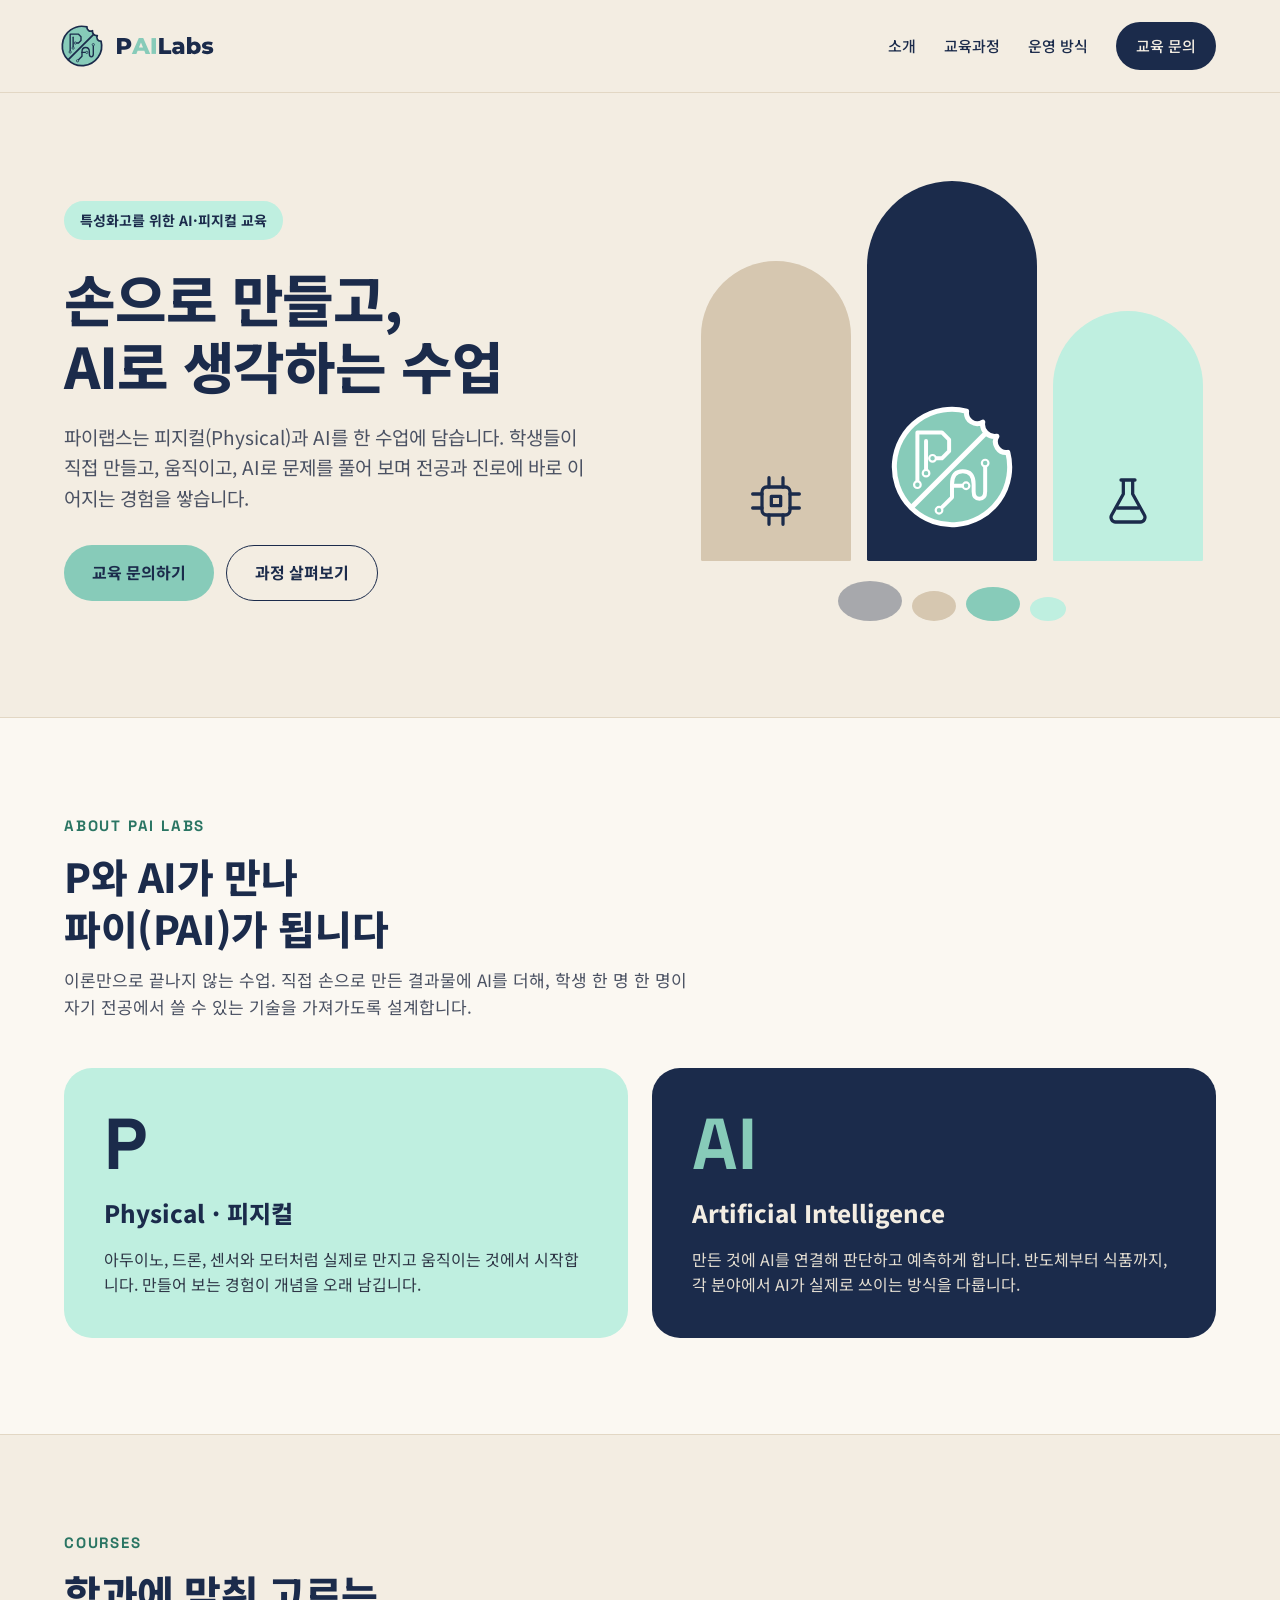
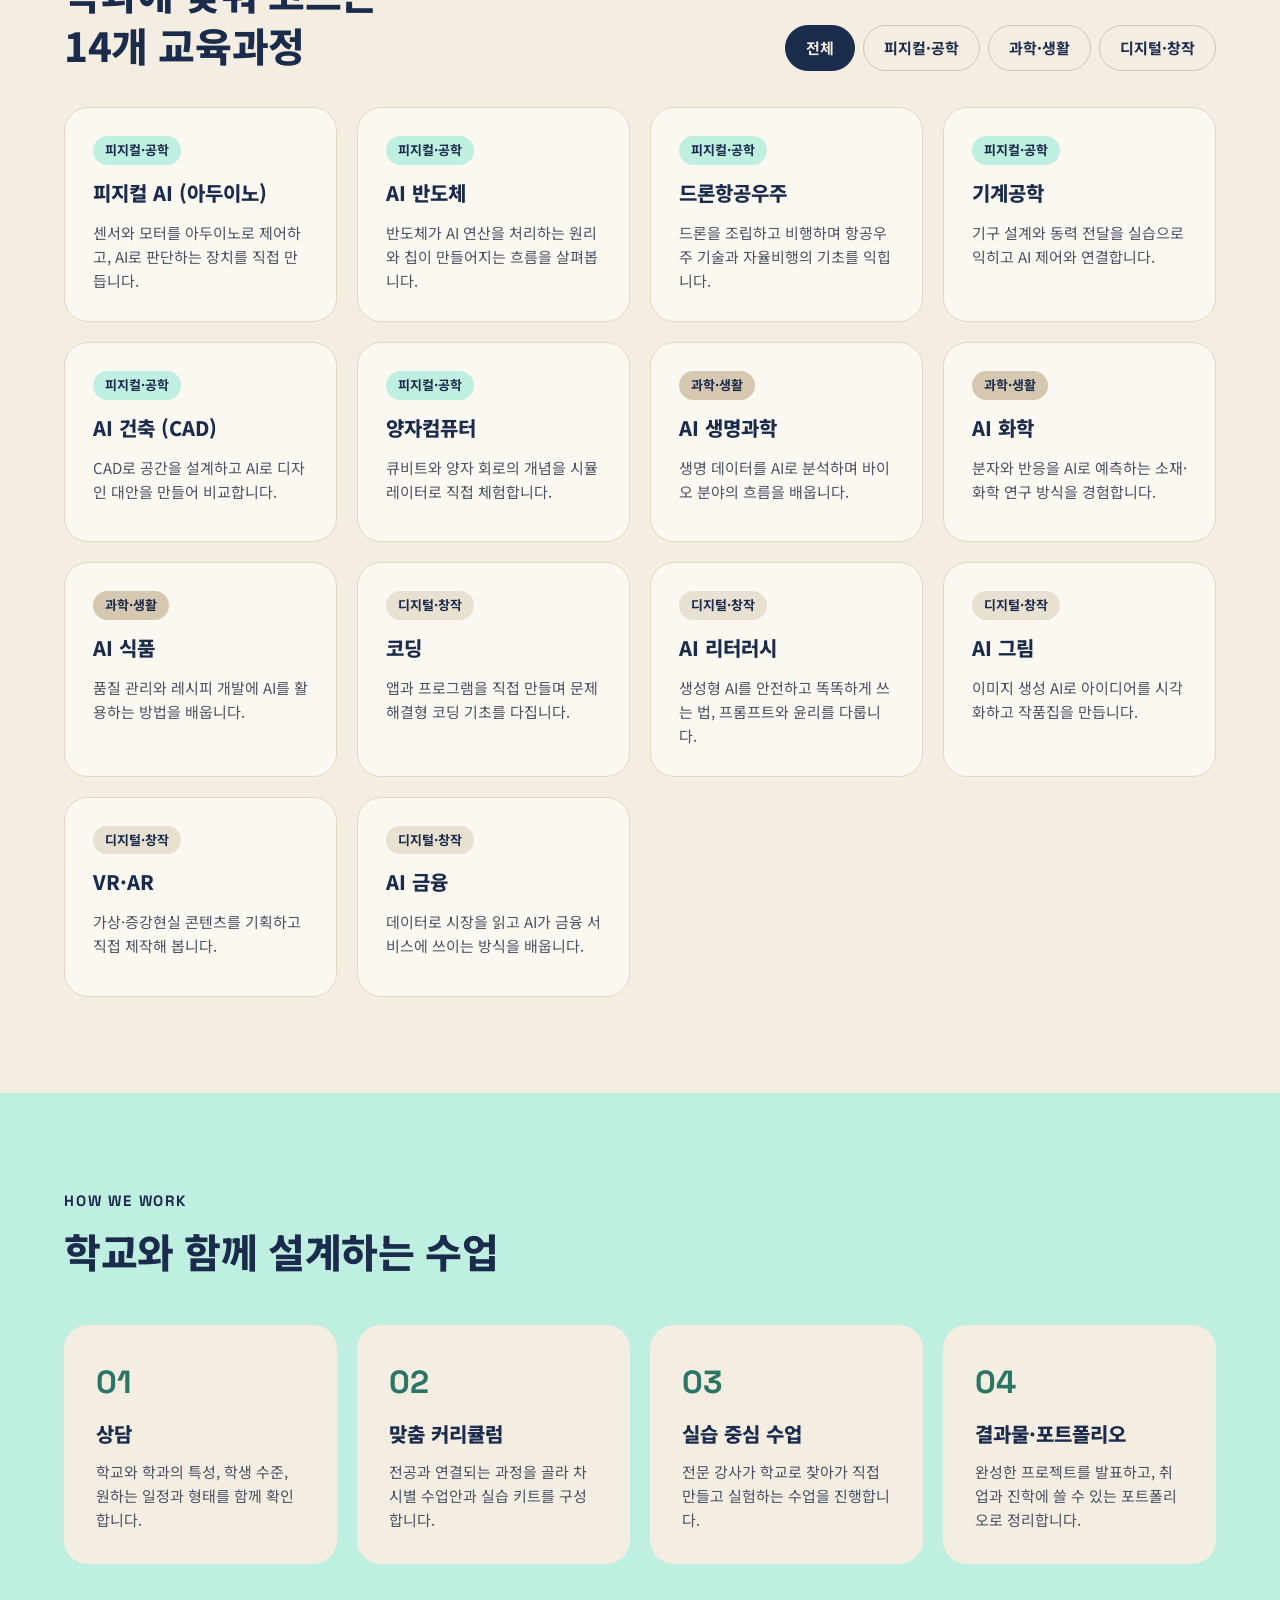
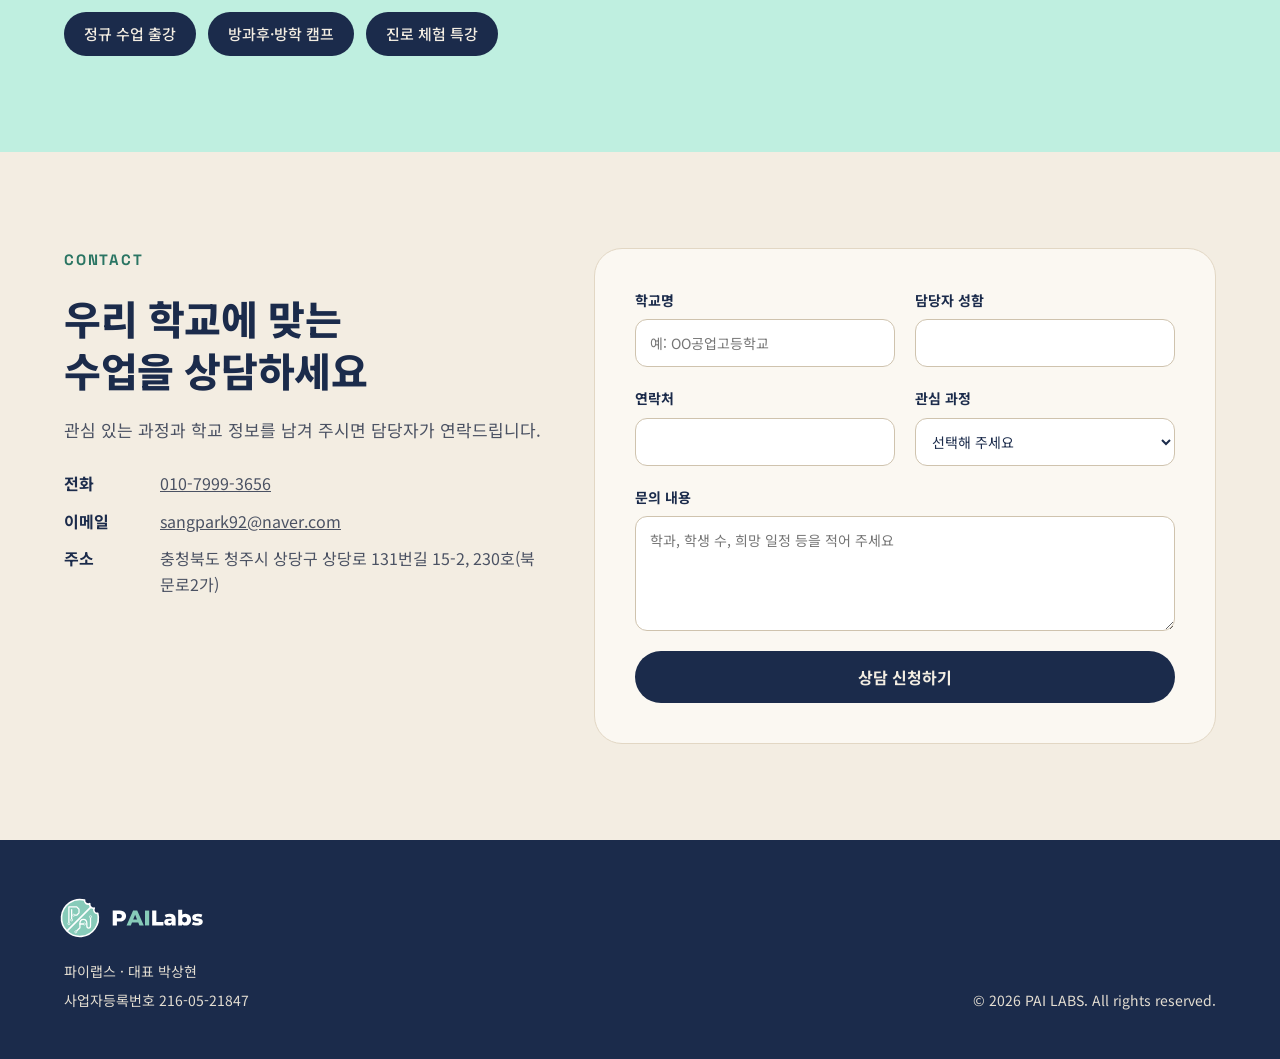
==== index.html @ 88d9a3c0 "파이랩스 홈페이지 첫 공개 버전 - 로고집 로고(가로형·심볼) 적용 - 연락처·사업자 정보 반영 - pailabs.ai.kr 도메인용 CNAME  Co-Authored-By: Cl" ====
<!doctype html>
<html lang="ko">
<head>
<meta charset="utf-8">
<meta name="viewport" content="width=device-width, initial-scale=1">
<title>파이랩스 PAI LABS — 특성화고를 위한 AI·피지컬 교육</title>
<meta name="description" content="파이랩스는 피지컬(Physical)과 AI를 한 수업에 담는 특성화고 대상 교육회사입니다. AI 반도체, 드론항공우주, 피지컬 AI 등 14개 교육과정.">
<meta property="og:title" content="파이랩스 PAI LABS">
<meta property="og:description" content="특성화고를 위한 AI·피지컬 교육">
<meta property="og:image" content="https://pailabs.ai.kr/assets/og-logo.png">
<meta property="og:url" content="https://pailabs.ai.kr/">
<link rel="icon" href="favicon.svg" type="image/svg+xml">
<link rel="preconnect" href="https://fonts.googleapis.com">
<link rel="preconnect" href="https://fonts.gstatic.com" crossorigin>
<link rel="stylesheet" href="https://fonts.googleapis.com/css2?family=Noto+Sans+KR:wght@400;500;700;800&family=Space+Grotesk:wght@500;700&family=Montserrat:wght@800&display=swap">
<style>
body{margin:0;background:#F3EDE2}
a{color:#1B2B4B}a:hover{color:#2A7563}
*{box-sizing:border-box}
html{scroll-behavior:smooth}
.hero-title{font-size:56px}
.sec-title{font-size:40px}
.tab{min-height:44px;padding:10px 20px;border-radius:999px;font:inherit;font-size:15px;font-weight:700;cursor:pointer;background:transparent;color:#1B2B4B;border:1.5px solid #CFC3AE}
.tab[aria-pressed="true"]{background:#1B2B4B;color:#F3EDE2;border-color:#1B2B4B}
.course[hidden]{display:none!important}
@media (max-width:640px){.hero-title{font-size:38px}.sec-title{font-size:30px}}
</style>
</head>
<body>

<div style="width: 100%; min-height: 100vh; background: #F3EDE2; color: #1B2B4B; font-family: 'Noto Sans KR', system-ui, sans-serif; line-height: 1.6">

  <!-- 헤더 -->
  <header style="width: 100%; border-bottom: 1px solid #E2D7C4; background: #F3EDE2">
    <div style="max-width: 1200px; margin: 0 auto; padding: 20px 24px; display: flex; flex-wrap: wrap; align-items: center; justify-content: space-between; gap: 16px">
      <a href="#top" style="display: flex; align-items: center; gap: 12px; text-decoration: none; color: #1B2B4B">
        <img src="assets/logo-horizontal.svg" alt="PAILabs 파이랩스" width="160" height="60" style="display:block;height:64px;width:auto;margin:-6px 0 -6px -14px">
      </a>
      <nav aria-label="주요 메뉴" style="display: flex; flex-wrap: wrap; align-items: center; gap: 8px 28px; font-size: 15px; font-weight: 500">
        <a href="#about" style="text-decoration: none">소개</a>
        <a href="#courses" style="text-decoration: none">교육과정</a>
        <a href="#how" style="text-decoration: none">운영 방식</a>
        <a href="#contact" style="text-decoration: none; background: #1B2B4B; color: #F3EDE2; padding: 12px 20px; border-radius: 999px; min-height: 44px; display: inline-flex; align-items: center">교육 문의</a>
      </nav>
    </div>
  </header>

  <!-- 히어로 -->
  <section id="top" style="max-width: 1200px; margin: 0 auto; padding: 88px 24px 96px; display: flex; flex-wrap: wrap; align-items: center; gap: 56px">
    <div style="flex: 1 1 460px; min-width: 0; display: flex; flex-direction: column; gap: 24px">
      <span style="align-self: flex-start; background: #BFEFE0; color: #1B2B4B; font-size: 14px; font-weight: 700; padding: 8px 16px; border-radius: 999px">특성화고를 위한 AI·피지컬 교육</span>
      <h1 class="hero-title" style="margin: 0; line-height: 1.2; font-weight: 800; letter-spacing: -0.02em">손으로 만들고,<br>AI로 생각하는 수업</h1>
      <p style="margin: 0; font-size: 19px; color: #4B5263; max-width: 520px">파이랩스는 피지컬(Physical)과 AI를 한 수업에 담습니다. 학생들이 직접 만들고, 움직이고, AI로 문제를 풀어 보며 전공과 진로에 바로 이어지는 경험을 쌓습니다.</p>
      <div style="display: flex; flex-wrap: wrap; gap: 12px; padding-top: 8px">
        <a href="#contact" style="text-decoration: none; background: #87CBB9; color: #1B2B4B; font-weight: 700; font-size: 16px; padding: 14px 28px; border-radius: 999px; min-height: 48px; display: inline-flex; align-items: center">교육 문의하기</a>
        <a href="#courses" style="text-decoration: none; border: 1.5px solid #1B2B4B; color: #1B2B4B; font-weight: 700; font-size: 16px; padding: 14px 28px; border-radius: 999px; min-height: 48px; display: inline-flex; align-items: center">과정 살펴보기</a>
      </div>
    </div>
    <div aria-hidden="true" style="flex: 1 1 420px; min-width: 0; display: flex; flex-direction: column; gap: 20px">
      <div style="display: flex; align-items: flex-end; justify-content: center; gap: 16px; height: 380px">
        <div style="flex: 1 1 0; max-width: 150px; height: 300px; background: #D6C7B0; border-radius: 999px 999px 20px 20px; display: flex; align-items: flex-end; justify-content: center; padding-bottom: 32px">
          <svg width="56" height="56" viewBox="0 0 24 24" fill="none" stroke="#1B2B4B" stroke-width="1.4" stroke-linecap="round" stroke-linejoin="round"><rect x="6" y="6" width="12" height="12" rx="2"></rect><path d="M9 2v4M15 2v4M9 18v4M15 18v4M2 9h4M2 15h4M18 9h4M18 15h4"></path><rect x="10" y="10" width="4" height="4"></rect></svg>
        </div>
        <div style="flex: 1 1 0; max-width: 170px; height: 380px; background: #1B2B4B; border-radius: 999px 999px 20px 20px; display: flex; align-items: flex-end; justify-content: center; padding-bottom: 32px">
          <img src="assets/symbol-white.svg" alt="" width="124" height="124">
        </div>
        <div style="flex: 1 1 0; max-width: 150px; height: 250px; background: #BFEFE0; border-radius: 999px 999px 20px 20px; display: flex; align-items: flex-end; justify-content: center; padding-bottom: 32px">
          <svg width="56" height="56" viewBox="0 0 24 24" fill="none" stroke="#1B2B4B" stroke-width="1.4" stroke-linecap="round" stroke-linejoin="round"><path d="M9 3h6M10 3v6l-5 9a2 2 0 0 0 1.7 3h10.6a2 2 0 0 0 1.7-3l-5-9V3"></path><path d="M7.5 15h9"></path></svg>
        </div>
      </div>
      <div style="display: flex; justify-content: center; align-items: flex-end; gap: 10px">
        <span style="width: 64px; height: 40px; border-radius: 50%; background: #6B7280; opacity: 0.55"></span>
        <span style="width: 44px; height: 30px; border-radius: 50%; background: #D6C7B0"></span>
        <span style="width: 54px; height: 34px; border-radius: 50%; background: #87CBB9"></span>
        <span style="width: 36px; height: 24px; border-radius: 50%; background: #BFEFE0"></span>
      </div>
    </div>
  </section>

  <!-- 소개: P + AI -->
  <section id="about" style="background: #FBF8F2; border-top: 1px solid #E2D7C4; border-bottom: 1px solid #E2D7C4">
    <div style="max-width: 1200px; margin: 0 auto; padding: 96px 24px; display: flex; flex-direction: column; gap: 48px">
      <div style="display: flex; flex-direction: column; gap: 12px; max-width: 640px">
        <span style="font-family: 'Space Grotesk', sans-serif; font-weight: 700; font-size: 15px; letter-spacing: 0.12em; color: #2A7563">ABOUT PAI LABS</span>
        <h2 class="sec-title" style="margin: 0; line-height: 1.3; font-weight: 800; letter-spacing: -0.01em">P와 AI가 만나<br>파이(PAI)가 됩니다</h2>
        <p style="margin: 0; font-size: 17px; color: #4B5263">이론만으로 끝나지 않는 수업. 직접 손으로 만든 결과물에 AI를 더해, 학생 한 명 한 명이 자기 전공에서 쓸 수 있는 기술을 가져가도록 설계합니다.</p>
      </div>
      <div style="display: grid; grid-template-columns: repeat(auto-fit, minmax(300px, 1fr)); gap: 24px">
        <div style="background: #BFEFE0; border-radius: 28px; padding: 40px; display: flex; flex-direction: column; gap: 14px">
          <span style="font-family: 'Space Grotesk', sans-serif; font-size: 72px; line-height: 1; font-weight: 700">P</span>
          <h3 style="margin: 0; font-size: 24px; font-weight: 800">Physical · 피지컬</h3>
          <p style="margin: 0; font-size: 16px; color: #2E3646">아두이노, 드론, 센서와 모터처럼 실제로 만지고 움직이는 것에서 시작합니다. 만들어 보는 경험이 개념을 오래 남깁니다.</p>
        </div>
        <div style="background: #1B2B4B; color: #F3EDE2; border-radius: 28px; padding: 40px; display: flex; flex-direction: column; gap: 14px">
          <span style="font-family: 'Space Grotesk', sans-serif; font-size: 72px; line-height: 1; font-weight: 700; color: #87CBB9">AI</span>
          <h3 style="margin: 0; font-size: 24px; font-weight: 800">Artificial Intelligence</h3>
          <p style="margin: 0; font-size: 16px; color: #E4DED2">만든 것에 AI를 연결해 판단하고 예측하게 합니다. 반도체부터 식품까지, 각 분야에서 AI가 실제로 쓰이는 방식을 다룹니다.</p>
        </div>
      </div>
    </div>
  </section>

  <!-- 교육과정 -->
  <section id="courses" style="max-width: 1200px; margin: 0 auto; padding: 96px 24px; display: flex; flex-direction: column; gap: 36px">
    <div style="display: flex; flex-wrap: wrap; align-items: flex-end; justify-content: space-between; gap: 24px">
      <div style="display: flex; flex-direction: column; gap: 12px; max-width: 600px">
        <span style="font-family: 'Space Grotesk', sans-serif; font-weight: 700; font-size: 15px; letter-spacing: 0.12em; color: #2A7563">COURSES</span>
        <h2 class="sec-title" style="margin: 0; line-height: 1.3; font-weight: 800; letter-spacing: -0.01em">학과에 맞춰 고르는<br>14개 교육과정</h2>
      </div>
      <div role="group" aria-label="과정 분류" style="display: flex; flex-wrap: wrap; gap: 8px">
                  <button type="button" class="tab" data-cat="all" aria-pressed="true">전체</button>
          <button type="button" class="tab" data-cat="phys" aria-pressed="false">피지컬·공학</button>
          <button type="button" class="tab" data-cat="sci" aria-pressed="false">과학·생활</button>
          <button type="button" class="tab" data-cat="dig" aria-pressed="false">디지털·창작</button>
      </div>
    </div>
    <div style="display: grid; grid-template-columns: repeat(auto-fill, minmax(260px, 1fr)); gap: 20px">
              <article class="course" data-cat="phys" style="background: #FBF8F2; border: 1px solid #E2D7C4; border-radius: 24px; padding: 28px; display: flex; flex-direction: column; gap: 12px; min-height: 200px">
          <span style="align-self: flex-start; font-size: 13px; font-weight: 700; padding: 4px 12px; border-radius: 999px; color: #1B2B4B; background: #BFEFE0">피지컬·공학</span>
          <h3 style="margin: 0; font-size: 20px; font-weight: 800">피지컬 AI (아두이노)</h3>
          <p style="margin: 0; font-size: 15px; color: #4B5263">센서와 모터를 아두이노로 제어하고, AI로 판단하는 장치를 직접 만듭니다.</p>
        </article>
        <article class="course" data-cat="phys" style="background: #FBF8F2; border: 1px solid #E2D7C4; border-radius: 24px; padding: 28px; display: flex; flex-direction: column; gap: 12px; min-height: 200px">
          <span style="align-self: flex-start; font-size: 13px; font-weight: 700; padding: 4px 12px; border-radius: 999px; color: #1B2B4B; background: #BFEFE0">피지컬·공학</span>
          <h3 style="margin: 0; font-size: 20px; font-weight: 800">AI 반도체</h3>
          <p style="margin: 0; font-size: 15px; color: #4B5263">반도체가 AI 연산을 처리하는 원리와 칩이 만들어지는 흐름을 살펴봅니다.</p>
        </article>
        <article class="course" data-cat="phys" style="background: #FBF8F2; border: 1px solid #E2D7C4; border-radius: 24px; padding: 28px; display: flex; flex-direction: column; gap: 12px; min-height: 200px">
          <span style="align-self: flex-start; font-size: 13px; font-weight: 700; padding: 4px 12px; border-radius: 999px; color: #1B2B4B; background: #BFEFE0">피지컬·공학</span>
          <h3 style="margin: 0; font-size: 20px; font-weight: 800">드론항공우주</h3>
          <p style="margin: 0; font-size: 15px; color: #4B5263">드론을 조립하고 비행하며 항공우주 기술과 자율비행의 기초를 익힙니다.</p>
        </article>
        <article class="course" data-cat="phys" style="background: #FBF8F2; border: 1px solid #E2D7C4; border-radius: 24px; padding: 28px; display: flex; flex-direction: column; gap: 12px; min-height: 200px">
          <span style="align-self: flex-start; font-size: 13px; font-weight: 700; padding: 4px 12px; border-radius: 999px; color: #1B2B4B; background: #BFEFE0">피지컬·공학</span>
          <h3 style="margin: 0; font-size: 20px; font-weight: 800">기계공학</h3>
          <p style="margin: 0; font-size: 15px; color: #4B5263">기구 설계와 동력 전달을 실습으로 익히고 AI 제어와 연결합니다.</p>
        </article>
        <article class="course" data-cat="phys" style="background: #FBF8F2; border: 1px solid #E2D7C4; border-radius: 24px; padding: 28px; display: flex; flex-direction: column; gap: 12px; min-height: 200px">
          <span style="align-self: flex-start; font-size: 13px; font-weight: 700; padding: 4px 12px; border-radius: 999px; color: #1B2B4B; background: #BFEFE0">피지컬·공학</span>
          <h3 style="margin: 0; font-size: 20px; font-weight: 800">AI 건축 (CAD)</h3>
          <p style="margin: 0; font-size: 15px; color: #4B5263">CAD로 공간을 설계하고 AI로 디자인 대안을 만들어 비교합니다.</p>
        </article>
        <article class="course" data-cat="phys" style="background: #FBF8F2; border: 1px solid #E2D7C4; border-radius: 24px; padding: 28px; display: flex; flex-direction: column; gap: 12px; min-height: 200px">
          <span style="align-self: flex-start; font-size: 13px; font-weight: 700; padding: 4px 12px; border-radius: 999px; color: #1B2B4B; background: #BFEFE0">피지컬·공학</span>
          <h3 style="margin: 0; font-size: 20px; font-weight: 800">양자컴퓨터</h3>
          <p style="margin: 0; font-size: 15px; color: #4B5263">큐비트와 양자 회로의 개념을 시뮬레이터로 직접 체험합니다.</p>
        </article>
        <article class="course" data-cat="sci" style="background: #FBF8F2; border: 1px solid #E2D7C4; border-radius: 24px; padding: 28px; display: flex; flex-direction: column; gap: 12px; min-height: 200px">
          <span style="align-self: flex-start; font-size: 13px; font-weight: 700; padding: 4px 12px; border-radius: 999px; color: #1B2B4B; background: #D6C7B0">과학·생활</span>
          <h3 style="margin: 0; font-size: 20px; font-weight: 800">AI 생명과학</h3>
          <p style="margin: 0; font-size: 15px; color: #4B5263">생명 데이터를 AI로 분석하며 바이오 분야의 흐름을 배웁니다.</p>
        </article>
        <article class="course" data-cat="sci" style="background: #FBF8F2; border: 1px solid #E2D7C4; border-radius: 24px; padding: 28px; display: flex; flex-direction: column; gap: 12px; min-height: 200px">
          <span style="align-self: flex-start; font-size: 13px; font-weight: 700; padding: 4px 12px; border-radius: 999px; color: #1B2B4B; background: #D6C7B0">과학·생활</span>
          <h3 style="margin: 0; font-size: 20px; font-weight: 800">AI 화학</h3>
          <p style="margin: 0; font-size: 15px; color: #4B5263">분자와 반응을 AI로 예측하는 소재·화학 연구 방식을 경험합니다.</p>
        </article>
        <article class="course" data-cat="sci" style="background: #FBF8F2; border: 1px solid #E2D7C4; border-radius: 24px; padding: 28px; display: flex; flex-direction: column; gap: 12px; min-height: 200px">
          <span style="align-self: flex-start; font-size: 13px; font-weight: 700; padding: 4px 12px; border-radius: 999px; color: #1B2B4B; background: #D6C7B0">과학·생활</span>
          <h3 style="margin: 0; font-size: 20px; font-weight: 800">AI 식품</h3>
          <p style="margin: 0; font-size: 15px; color: #4B5263">품질 관리와 레시피 개발에 AI를 활용하는 방법을 배웁니다.</p>
        </article>
        <article class="course" data-cat="dig" style="background: #FBF8F2; border: 1px solid #E2D7C4; border-radius: 24px; padding: 28px; display: flex; flex-direction: column; gap: 12px; min-height: 200px">
          <span style="align-self: flex-start; font-size: 13px; font-weight: 700; padding: 4px 12px; border-radius: 999px; color: #1B2B4B; background: #E8E0D1">디지털·창작</span>
          <h3 style="margin: 0; font-size: 20px; font-weight: 800">코딩</h3>
          <p style="margin: 0; font-size: 15px; color: #4B5263">앱과 프로그램을 직접 만들며 문제 해결형 코딩 기초를 다집니다.</p>
        </article>
        <article class="course" data-cat="dig" style="background: #FBF8F2; border: 1px solid #E2D7C4; border-radius: 24px; padding: 28px; display: flex; flex-direction: column; gap: 12px; min-height: 200px">
          <span style="align-self: flex-start; font-size: 13px; font-weight: 700; padding: 4px 12px; border-radius: 999px; color: #1B2B4B; background: #E8E0D1">디지털·창작</span>
          <h3 style="margin: 0; font-size: 20px; font-weight: 800">AI 리터러시</h3>
          <p style="margin: 0; font-size: 15px; color: #4B5263">생성형 AI를 안전하고 똑똑하게 쓰는 법, 프롬프트와 윤리를 다룹니다.</p>
        </article>
        <article class="course" data-cat="dig" style="background: #FBF8F2; border: 1px solid #E2D7C4; border-radius: 24px; padding: 28px; display: flex; flex-direction: column; gap: 12px; min-height: 200px">
          <span style="align-self: flex-start; font-size: 13px; font-weight: 700; padding: 4px 12px; border-radius: 999px; color: #1B2B4B; background: #E8E0D1">디지털·창작</span>
          <h3 style="margin: 0; font-size: 20px; font-weight: 800">AI 그림</h3>
          <p style="margin: 0; font-size: 15px; color: #4B5263">이미지 생성 AI로 아이디어를 시각화하고 작품집을 만듭니다.</p>
        </article>
        <article class="course" data-cat="dig" style="background: #FBF8F2; border: 1px solid #E2D7C4; border-radius: 24px; padding: 28px; display: flex; flex-direction: column; gap: 12px; min-height: 200px">
          <span style="align-self: flex-start; font-size: 13px; font-weight: 700; padding: 4px 12px; border-radius: 999px; color: #1B2B4B; background: #E8E0D1">디지털·창작</span>
          <h3 style="margin: 0; font-size: 20px; font-weight: 800">VR·AR</h3>
          <p style="margin: 0; font-size: 15px; color: #4B5263">가상·증강현실 콘텐츠를 기획하고 직접 제작해 봅니다.</p>
        </article>
        <article class="course" data-cat="dig" style="background: #FBF8F2; border: 1px solid #E2D7C4; border-radius: 24px; padding: 28px; display: flex; flex-direction: column; gap: 12px; min-height: 200px">
          <span style="align-self: flex-start; font-size: 13px; font-weight: 700; padding: 4px 12px; border-radius: 999px; color: #1B2B4B; background: #E8E0D1">디지털·창작</span>
          <h3 style="margin: 0; font-size: 20px; font-weight: 800">AI 금융</h3>
          <p style="margin: 0; font-size: 15px; color: #4B5263">데이터로 시장을 읽고 AI가 금융 서비스에 쓰이는 방식을 배웁니다.</p>
        </article>
    </div>
  </section>

  <!-- 운영 방식 -->
  <section id="how" style="background: #BFEFE0">
    <div style="max-width: 1200px; margin: 0 auto; padding: 96px 24px; display: flex; flex-direction: column; gap: 48px">
      <div style="display: flex; flex-direction: column; gap: 12px; max-width: 640px">
        <span style="font-family: 'Space Grotesk', sans-serif; font-weight: 700; font-size: 15px; letter-spacing: 0.12em; color: #1B2B4B">HOW WE WORK</span>
        <h2 class="sec-title" style="margin: 0; line-height: 1.3; font-weight: 800; letter-spacing: -0.01em">학교와 함께 설계하는 수업</h2>
      </div>
      <ol style="list-style: none; margin: 0; padding: 0; display: grid; grid-template-columns: repeat(auto-fit, minmax(240px, 1fr)); gap: 20px">
        <li style="background: #F3EDE2; border-radius: 24px; padding: 32px; display: flex; flex-direction: column; gap: 10px">
          <span style="font-family: 'Space Grotesk', sans-serif; font-size: 32px; font-weight: 700; color: #2A7563">01</span>
          <h3 style="margin: 0; font-size: 20px; font-weight: 800">상담</h3>
          <p style="margin: 0; font-size: 15px; color: #4B5263">학교와 학과의 특성, 학생 수준, 원하는 일정과 형태를 함께 확인합니다.</p>
        </li>
        <li style="background: #F3EDE2; border-radius: 24px; padding: 32px; display: flex; flex-direction: column; gap: 10px">
          <span style="font-family: 'Space Grotesk', sans-serif; font-size: 32px; font-weight: 700; color: #2A7563">02</span>
          <h3 style="margin: 0; font-size: 20px; font-weight: 800">맞춤 커리큘럼</h3>
          <p style="margin: 0; font-size: 15px; color: #4B5263">전공과 연결되는 과정을 골라 차시별 수업안과 실습 키트를 구성합니다.</p>
        </li>
        <li style="background: #F3EDE2; border-radius: 24px; padding: 32px; display: flex; flex-direction: column; gap: 10px">
          <span style="font-family: 'Space Grotesk', sans-serif; font-size: 32px; font-weight: 700; color: #2A7563">03</span>
          <h3 style="margin: 0; font-size: 20px; font-weight: 800">실습 중심 수업</h3>
          <p style="margin: 0; font-size: 15px; color: #4B5263">전문 강사가 학교로 찾아가 직접 만들고 실험하는 수업을 진행합니다.</p>
        </li>
        <li style="background: #F3EDE2; border-radius: 24px; padding: 32px; display: flex; flex-direction: column; gap: 10px">
          <span style="font-family: 'Space Grotesk', sans-serif; font-size: 32px; font-weight: 700; color: #2A7563">04</span>
          <h3 style="margin: 0; font-size: 20px; font-weight: 800">결과물·포트폴리오</h3>
          <p style="margin: 0; font-size: 15px; color: #4B5263">완성한 프로젝트를 발표하고, 취업과 진학에 쓸 수 있는 포트폴리오로 정리합니다.</p>
        </li>
      </ol>
      <div style="display: flex; flex-wrap: wrap; gap: 12px">
        <span style="background: #1B2B4B; color: #F3EDE2; font-size: 15px; font-weight: 500; padding: 10px 20px; border-radius: 999px">정규 수업 출강</span>
        <span style="background: #1B2B4B; color: #F3EDE2; font-size: 15px; font-weight: 500; padding: 10px 20px; border-radius: 999px">방과후·방학 캠프</span>
        <span style="background: #1B2B4B; color: #F3EDE2; font-size: 15px; font-weight: 500; padding: 10px 20px; border-radius: 999px">진로 체험 특강</span>
      </div>
    </div>
  </section>

  <!-- 문의 -->
  <section id="contact" style="max-width: 1200px; margin: 0 auto; padding: 96px 24px; display: flex; flex-wrap: wrap; gap: 48px">
    <div style="flex: 1 1 340px; min-width: 0; display: flex; flex-direction: column; gap: 20px">
      <span style="font-family: 'Space Grotesk', sans-serif; font-weight: 700; font-size: 15px; letter-spacing: 0.12em; color: #2A7563">CONTACT</span>
      <h2 class="sec-title" style="margin: 0; line-height: 1.3; font-weight: 800; letter-spacing: -0.01em">우리 학교에 맞는<br>수업을 상담하세요</h2>
      <p style="margin: 0; font-size: 17px; color: #4B5263">관심 있는 과정과 학교 정보를 남겨 주시면 담당자가 연락드립니다.</p>
      <dl style="margin: 8px 0 0; display: grid; grid-template-columns: 80px 1fr; gap: 12px 16px; font-size: 16px">
        <dt style="font-weight: 700">전화</dt><dd style="margin: 0; color: #4B5263"><a href="tel:010-7999-3656" style="color:#4B5263">010-7999-3656</a></dd>
        <dt style="font-weight: 700">이메일</dt><dd style="margin: 0; color: #4B5263"><a href="mailto:sangpark92@naver.com" style="color:#4B5263">sangpark92@naver.com</a></dd>
        <dt style="font-weight: 700">주소</dt><dd style="margin: 0; color: #4B5263">충청북도 청주시 상당구 상당로 131번길 15-2, 230호(북문로2가)</dd>
      </dl>
    </div>
    <form style="flex: 1 1 480px; min-width: 0; background: #FBF8F2; border: 1px solid #E2D7C4; border-radius: 28px; padding: 40px; display: grid; grid-template-columns: repeat(auto-fit, minmax(200px, 1fr)); gap: 20px">
      <label style="display: flex; flex-direction: column; gap: 8px; font-size: 14px; font-weight: 700">학교명
        <input type="text" placeholder="예: OO공업고등학교" style="height: 48px; border: 1px solid #CFC3AE; border-radius: 12px; padding: 0 14px; font: inherit; font-weight: 400; background: #fff; color: #1B2B4B">
      </label>
      <label style="display: flex; flex-direction: column; gap: 8px; font-size: 14px; font-weight: 700">담당자 성함
        <input type="text" style="height: 48px; border: 1px solid #CFC3AE; border-radius: 12px; padding: 0 14px; font: inherit; font-weight: 400; background: #fff; color: #1B2B4B">
      </label>
      <label style="display: flex; flex-direction: column; gap: 8px; font-size: 14px; font-weight: 700">연락처
        <input type="tel" style="height: 48px; border: 1px solid #CFC3AE; border-radius: 12px; padding: 0 14px; font: inherit; font-weight: 400; background: #fff; color: #1B2B4B">
      </label>
      <label style="display: flex; flex-direction: column; gap: 8px; font-size: 14px; font-weight: 700">관심 과정
        <select style="height: 48px; border: 1px solid #CFC3AE; border-radius: 12px; padding: 0 12px; font: inherit; font-weight: 400; background: #fff; color: #1B2B4B">
          <option>선택해 주세요</option>
                    <option>피지컬 AI (아두이노)</option>
          <option>AI 반도체</option>
          <option>드론항공우주</option>
          <option>기계공학</option>
          <option>AI 건축 (CAD)</option>
          <option>양자컴퓨터</option>
          <option>AI 생명과학</option>
          <option>AI 화학</option>
          <option>AI 식품</option>
          <option>코딩</option>
          <option>AI 리터러시</option>
          <option>AI 그림</option>
          <option>VR·AR</option>
          <option>AI 금융</option>
        </select>
      </label>
      <label style="grid-column: 1 / -1; display: flex; flex-direction: column; gap: 8px; font-size: 14px; font-weight: 700">문의 내용
        <textarea rows="4" placeholder="학과, 학생 수, 희망 일정 등을 적어 주세요" style="border: 1px solid #CFC3AE; border-radius: 12px; padding: 12px 14px; font: inherit; font-weight: 400; background: #fff; color: #1B2B4B; resize: vertical"></textarea>
      </label>
      <button type="button" style="grid-column: 1 / -1; height: 52px; border: none; border-radius: 999px; background: #1B2B4B; color: #F3EDE2; font: inherit; font-size: 16px; font-weight: 700; cursor: pointer">상담 신청하기</button>
    </form>
  </section>

  <!-- 푸터 -->
  <footer style="background: #1B2B4B; color: #E4DED2">
    <div style="max-width: 1200px; margin: 0 auto; padding: 48px 24px; display: flex; flex-wrap: wrap; justify-content: space-between; gap: 24px; font-size: 14px">
      <div style="display: flex; flex-direction: column; gap: 6px">
        <div style="display: flex; align-items: center; gap: 12px; padding-bottom: 6px">
          <img src="assets/logo-horizontal-white.svg" alt="PAILabs 파이랩스" width="160" height="60" style="display:block;height:60px;width:auto;margin-left:-14px">
        </div>
        <span>파이랩스 · 대표 박상현</span>
        <span>사업자등록번호 216-05-21847</span>
      </div>
      <span style="align-self: flex-end">© 2026 PAI LABS. All rights reserved.</span>
    </div>
  </footer>
</div>

<script>
(function(){
  var tabs=document.querySelectorAll('.tab'),cards=document.querySelectorAll('.course');
  tabs.forEach(function(t){t.addEventListener('click',function(){
    var c=t.getAttribute('data-cat');
    tabs.forEach(function(x){x.setAttribute('aria-pressed',x===t?'true':'false');});
    cards.forEach(function(k){k.hidden=!(c==='all'||k.getAttribute('data-cat')===c);});
  });});
})();
</script>
</body>
</html>
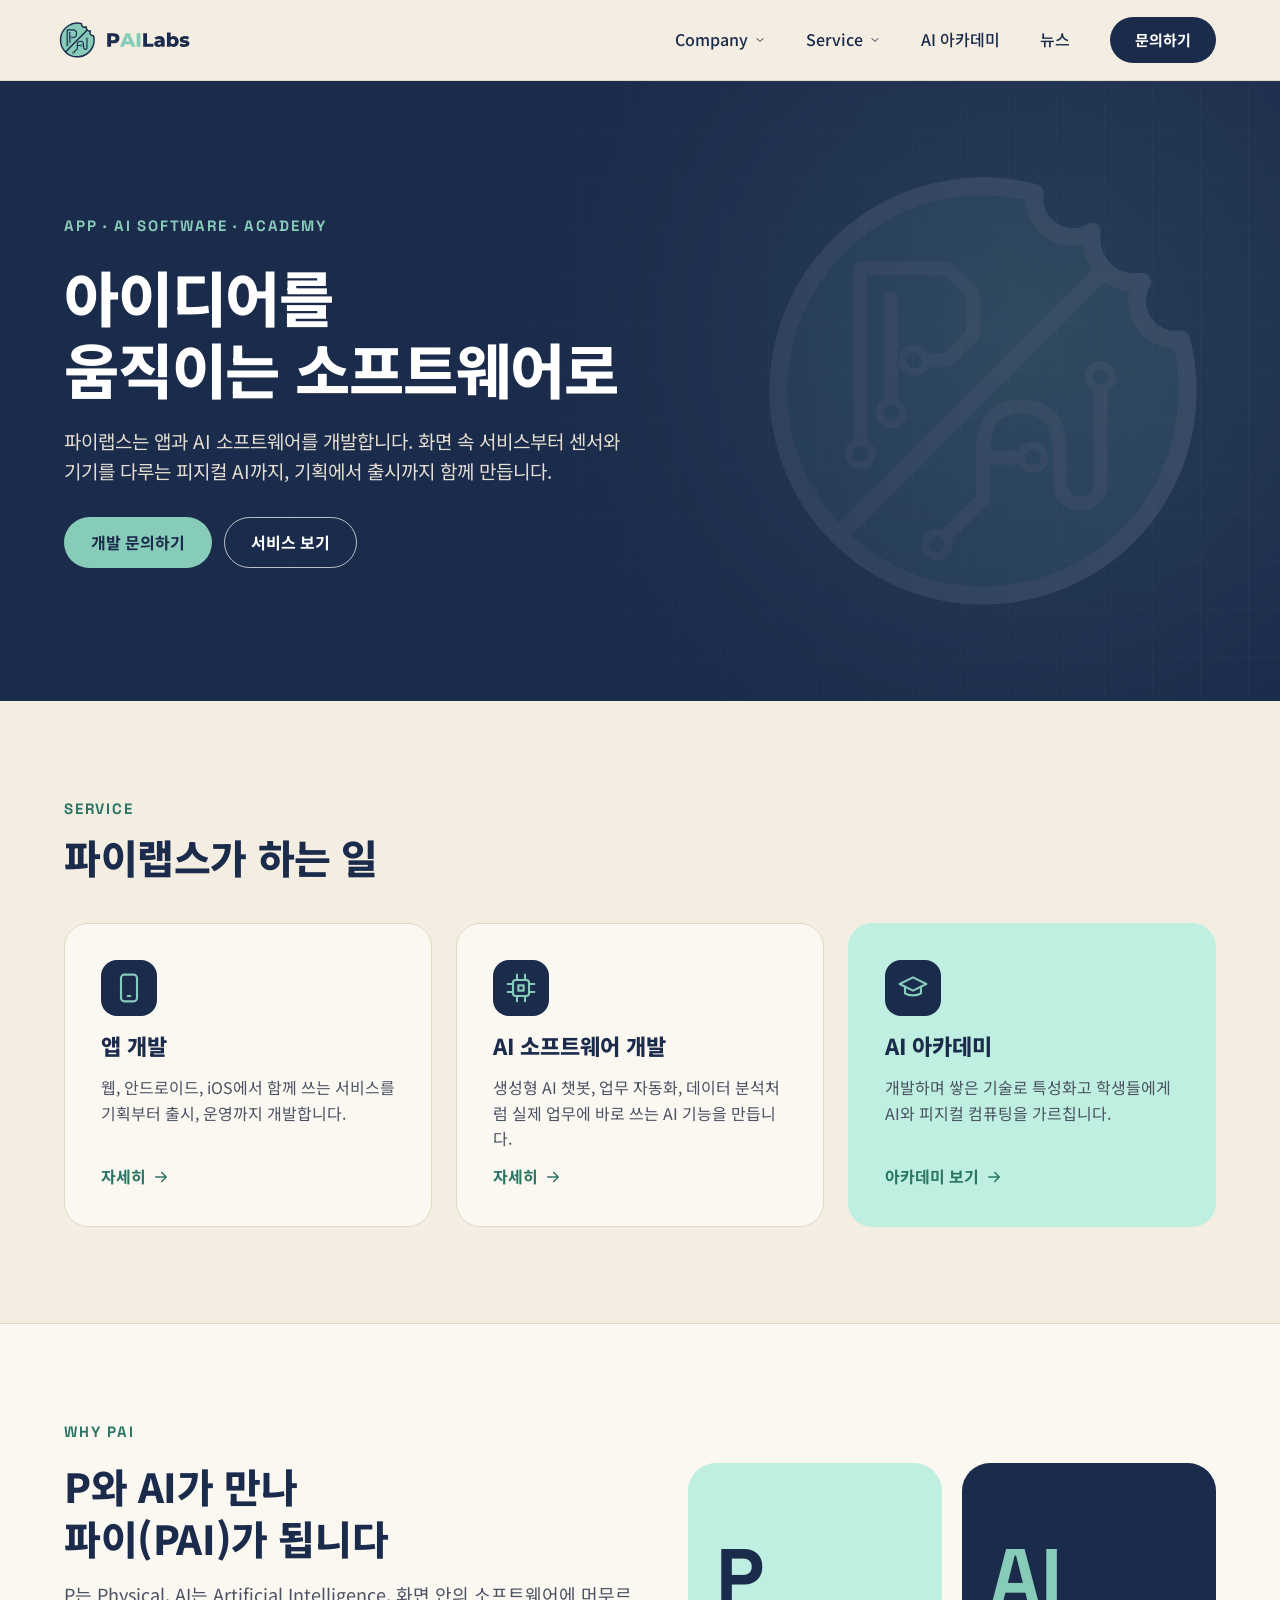
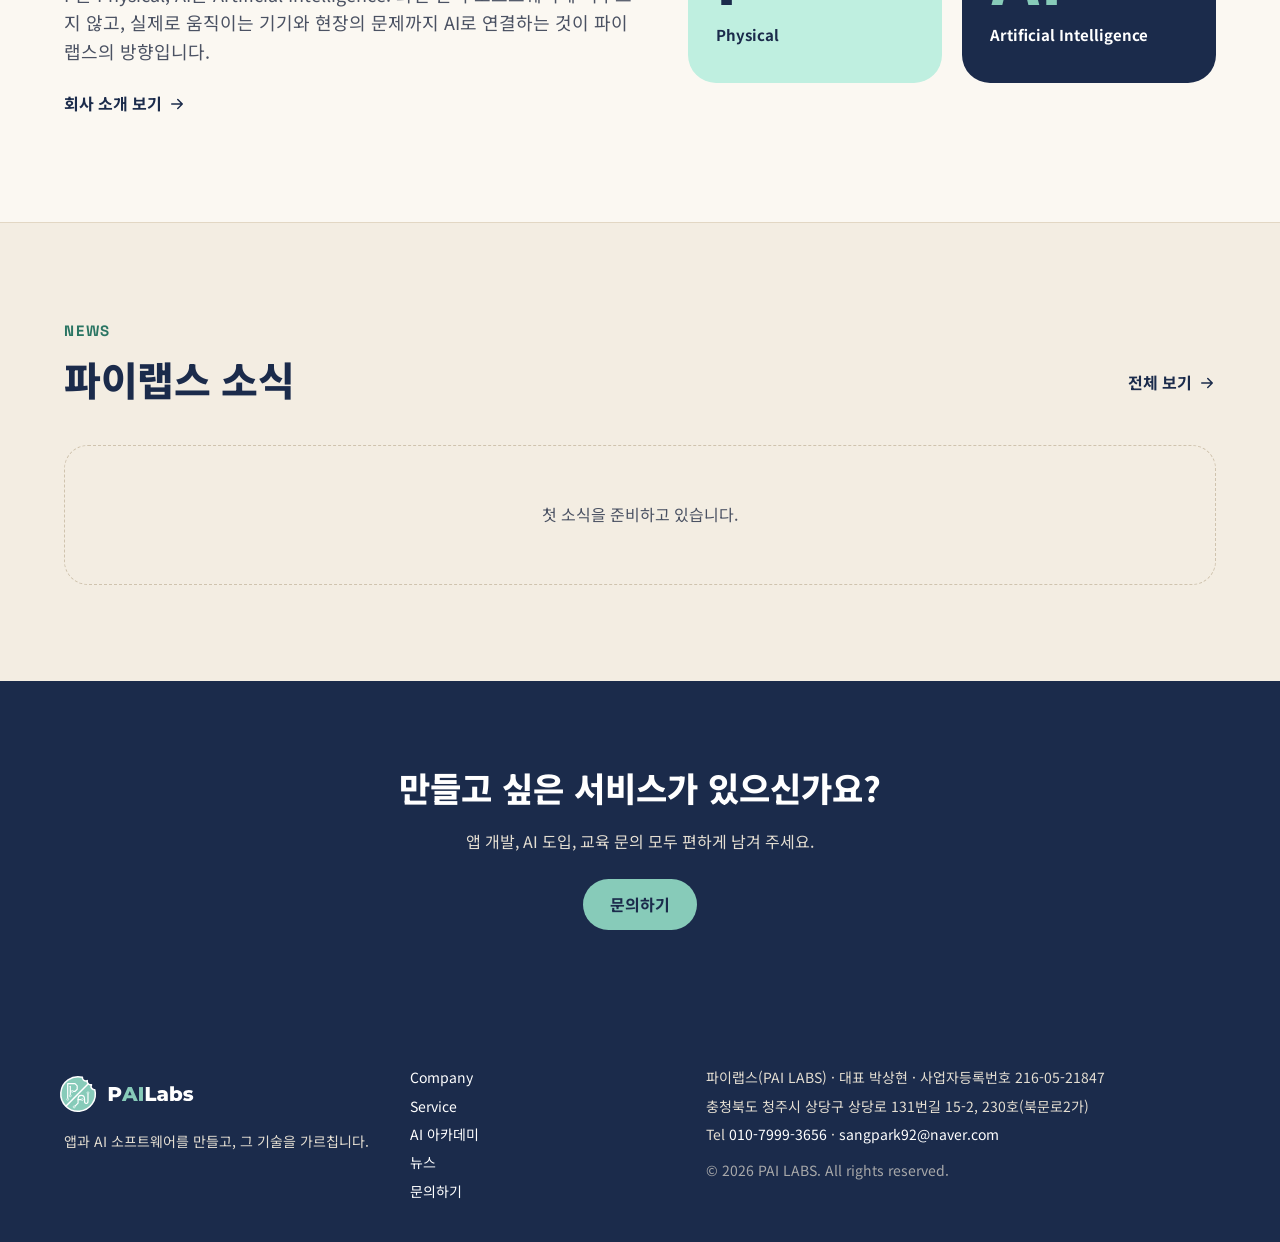
==== commit 1176218c: "개발회사 중심으로 사이트 재구성 - 메뉴: Company / Service / AI 아카데미 / 뉴스 / 문의하기 (드롭다운, 모바일 메뉴) - 홈: 앱·AI 소프트웨어 개발 소개" ====
--- a/index.html
+++ b/index.html
@@ -3,300 +3,144 @@
 <head>
 <meta charset="utf-8">
 <meta name="viewport" content="width=device-width, initial-scale=1">
-<title>파이랩스 PAI LABS — 특성화고를 위한 AI·피지컬 교육</title>
-<meta name="description" content="파이랩스는 피지컬(Physical)과 AI를 한 수업에 담는 특성화고 대상 교육회사입니다. AI 반도체, 드론항공우주, 피지컬 AI 등 14개 교육과정.">
-<meta property="og:title" content="파이랩스 PAI LABS">
-<meta property="og:description" content="특성화고를 위한 AI·피지컬 교육">
+<title>파이랩스 PAI LABS — 앱·AI 소프트웨어 개발</title>
+<meta name="description" content="파이랩스는 앱과 AI 소프트웨어를 개발하고, 특성화고 대상 AI 아카데미를 운영합니다.">
+<meta property="og:title" content="파이랩스 PAI LABS — 앱·AI 소프트웨어 개발">
+<meta property="og:description" content="파이랩스는 앱과 AI 소프트웨어를 개발하고, 특성화고 대상 AI 아카데미를 운영합니다.">
 <meta property="og:image" content="https://pailabs.ai.kr/assets/og-logo.png">
-<meta property="og:url" content="https://pailabs.ai.kr/">
 <link rel="icon" href="favicon.svg" type="image/svg+xml">
 <link rel="preconnect" href="https://fonts.googleapis.com">
 <link rel="preconnect" href="https://fonts.gstatic.com" crossorigin>
-<link rel="stylesheet" href="https://fonts.googleapis.com/css2?family=Noto+Sans+KR:wght@400;500;700;800&family=Space+Grotesk:wght@500;700&family=Montserrat:wght@800&display=swap">
-<style>
-body{margin:0;background:#F3EDE2}
-a{color:#1B2B4B}a:hover{color:#2A7563}
-*{box-sizing:border-box}
-html{scroll-behavior:smooth}
-.hero-title{font-size:56px}
-.sec-title{font-size:40px}
-.tab{min-height:44px;padding:10px 20px;border-radius:999px;font:inherit;font-size:15px;font-weight:700;cursor:pointer;background:transparent;color:#1B2B4B;border:1.5px solid #CFC3AE}
-.tab[aria-pressed="true"]{background:#1B2B4B;color:#F3EDE2;border-color:#1B2B4B}
-.course[hidden]{display:none!important}
-@media (max-width:640px){.hero-title{font-size:38px}.sec-title{font-size:30px}}
-</style>
+<link rel="stylesheet" href="https://fonts.googleapis.com/css2?family=Noto+Sans+KR:wght@400;500;700;800&family=Space+Grotesk:wght@500;700&display=swap">
+<link rel="stylesheet" href="assets/site.css">
 </head>
 <body>
+<header class="site-header">
+  <div class="wrap header-row">
+    <a href="index.html" class="brand"><img src="assets/logo-horizontal.svg" alt="PAILabs 파이랩스" width="173" height="65"></a>
+    <button class="menu-btn" type="button" aria-expanded="false" aria-controls="site-nav" aria-label="메뉴 열기">
+      <svg width="24" height="24" viewBox="0 0 24 24" fill="none" stroke="currentColor" stroke-width="2" stroke-linecap="round" aria-hidden="true"><path d="M4 7h16M4 12h16M4 17h16"/></svg>
+    </button>
+    <nav id="site-nav" class="site-nav" aria-label="주요 메뉴">
+      <ul class="nav-list">
+        <li class="nav-item has-sub">
+          <a class="nav-link" href="company.html">Company <svg width="12" height="12" viewBox="0 0 24 24" fill="none" stroke="currentColor" stroke-width="2" stroke-linecap="round" stroke-linejoin="round" aria-hidden="true"><path d="M6 9l6 6 6-6"/></svg></a>
+          <ul class="sub"><li><a href="company.html#about">회사 소개</a></li><li><a href="company.html#info">회사 정보</a></li><li><a href="company.html#location">오시는 길</a></li></ul>
+        </li>
+<li class="nav-item has-sub">
+          <a class="nav-link" href="service.html">Service <svg width="12" height="12" viewBox="0 0 24 24" fill="none" stroke="currentColor" stroke-width="2" stroke-linecap="round" stroke-linejoin="round" aria-hidden="true"><path d="M6 9l6 6 6-6"/></svg></a>
+          <ul class="sub"><li><a href="service.html#app">앱 개발</a></li><li><a href="service.html#ai">AI 소프트웨어 개발</a></li><li><a href="service.html#process">개발 진행 방식</a></li></ul>
+        </li>
+<li class="nav-item"><a class="nav-link" href="academy.html">AI 아카데미</a></li>
+<li class="nav-item"><a class="nav-link" href="news.html">뉴스</a></li>
+      </ul>
+      <a class="btn btn-dark nav-cta" href="contact.html">문의하기</a>
+    </nav>
+  </div>
+</header>
+<main>
 
-<div style="width: 100%; min-height: 100vh; background: #F3EDE2; color: #1B2B4B; font-family: 'Noto Sans KR', system-ui, sans-serif; line-height: 1.6">
+<section class="hero">
+  <!-- 배경 영상 자리: <video class="hero-video" autoplay muted loop playsinline poster="..."><source src="assets/hero.mp4" type="video/mp4"></video> -->
+  <div class="hero-bg" aria-hidden="true">
+    <img src="assets/symbol-white.svg" alt="" class="hero-mark">
+  </div>
+  <div class="wrap hero-inner">
+    <span class="eyebrow on-dark">APP · AI SOFTWARE · ACADEMY</span>
+    <h1 class="hero-title">아이디어를<br>움직이는 소프트웨어로</h1>
+    <p class="hero-lead">파이랩스는 앱과 AI 소프트웨어를 개발합니다. 화면 속 서비스부터 센서와 기기를 다루는 피지컬 AI까지, 기획에서 출시까지 함께 만듭니다.</p>
+    <div class="btn-row">
+      <a class="btn btn-mint" href="contact.html">개발 문의하기</a>
+      <a class="btn btn-ghost-light" href="service.html">서비스 보기</a>
+    </div>
+  </div>
+</section>
 
-  <!-- 헤더 -->
-  <header style="width: 100%; border-bottom: 1px solid #E2D7C4; background: #F3EDE2">
-    <div style="max-width: 1200px; margin: 0 auto; padding: 20px 24px; display: flex; flex-wrap: wrap; align-items: center; justify-content: space-between; gap: 16px">
-      <a href="#top" style="display: flex; align-items: center; gap: 12px; text-decoration: none; color: #1B2B4B">
-        <img src="assets/logo-horizontal.svg" alt="PAILabs 파이랩스" width="160" height="60" style="display:block;height:64px;width:auto;margin:-6px 0 -6px -14px">
+<section class="section">
+  <div class="wrap">
+    <div class="sec-head">
+      <span class="eyebrow ">SERVICE</span>
+      <h2 class="sec-title">파이랩스가 하는 일</h2>
+    </div>
+    <div class="card-grid">
+      <a class="card card-link" href="service.html#app">
+        <span class="card-icon"><svg width="32" height="32" viewBox="0 0 24 24" fill="none" stroke="currentColor" stroke-width="1.6" stroke-linecap="round" stroke-linejoin="round" aria-hidden="true"><rect x="6" y="2" width="12" height="20" rx="2.5"/><path d="M11 18h2"/></svg></span>
+        <h3>앱 개발</h3>
+        <p>웹, 안드로이드, iOS에서 함께 쓰는 서비스를 기획부터 출시, 운영까지 개발합니다.</p>
+        <span class="more">자세히 <svg width="18" height="18" viewBox="0 0 24 24" fill="none" stroke="currentColor" stroke-width="2" stroke-linecap="round" stroke-linejoin="round" aria-hidden="true"><path d="M5 12h14M13 6l6 6-6 6"/></svg></span>
       </a>
-      <nav aria-label="주요 메뉴" style="display: flex; flex-wrap: wrap; align-items: center; gap: 8px 28px; font-size: 15px; font-weight: 500">
-        <a href="#about" style="text-decoration: none">소개</a>
-        <a href="#courses" style="text-decoration: none">교육과정</a>
-        <a href="#how" style="text-decoration: none">운영 방식</a>
-        <a href="#contact" style="text-decoration: none; background: #1B2B4B; color: #F3EDE2; padding: 12px 20px; border-radius: 999px; min-height: 44px; display: inline-flex; align-items: center">교육 문의</a>
-      </nav>
+      <a class="card card-link" href="service.html#ai">
+        <span class="card-icon"><svg width="32" height="32" viewBox="0 0 24 24" fill="none" stroke="currentColor" stroke-width="1.6" stroke-linecap="round" stroke-linejoin="round" aria-hidden="true"><rect x="6" y="6" width="12" height="12" rx="2"/><path d="M9 2v4M15 2v4M9 18v4M15 18v4M2 9h4M2 15h4M18 9h4M18 15h4"/><path d="M10 10h4v4h-4z"/></svg></span>
+        <h3>AI 소프트웨어 개발</h3>
+        <p>생성형 AI 챗봇, 업무 자동화, 데이터 분석처럼 실제 업무에 바로 쓰는 AI 기능을 만듭니다.</p>
+        <span class="more">자세히 <svg width="18" height="18" viewBox="0 0 24 24" fill="none" stroke="currentColor" stroke-width="2" stroke-linecap="round" stroke-linejoin="round" aria-hidden="true"><path d="M5 12h14M13 6l6 6-6 6"/></svg></span>
+      </a>
+      <a class="card card-link card-mint" href="academy.html">
+        <span class="card-icon"><svg width="32" height="32" viewBox="0 0 24 24" fill="none" stroke="currentColor" stroke-width="1.6" stroke-linecap="round" stroke-linejoin="round" aria-hidden="true"><path d="M2 9l10-5 10 5-10 5z"/><path d="M6 11v5c3 2 9 2 12 0v-5"/></svg></span>
+        <h3>AI 아카데미</h3>
+        <p>개발하며 쌓은 기술로 특성화고 학생들에게 AI와 피지컬 컴퓨팅을 가르칩니다.</p>
+        <span class="more">아카데미 보기 <svg width="18" height="18" viewBox="0 0 24 24" fill="none" stroke="currentColor" stroke-width="2" stroke-linecap="round" stroke-linejoin="round" aria-hidden="true"><path d="M5 12h14M13 6l6 6-6 6"/></svg></span>
+      </a>
     </div>
-  </header>
+  </div>
+</section>
 
-  <!-- 히어로 -->
-  <section id="top" style="max-width: 1200px; margin: 0 auto; padding: 88px 24px 96px; display: flex; flex-wrap: wrap; align-items: center; gap: 56px">
-    <div style="flex: 1 1 460px; min-width: 0; display: flex; flex-direction: column; gap: 24px">
-      <span style="align-self: flex-start; background: #BFEFE0; color: #1B2B4B; font-size: 14px; font-weight: 700; padding: 8px 16px; border-radius: 999px">특성화고를 위한 AI·피지컬 교육</span>
-      <h1 class="hero-title" style="margin: 0; line-height: 1.2; font-weight: 800; letter-spacing: -0.02em">손으로 만들고,<br>AI로 생각하는 수업</h1>
-      <p style="margin: 0; font-size: 19px; color: #4B5263; max-width: 520px">파이랩스는 피지컬(Physical)과 AI를 한 수업에 담습니다. 학생들이 직접 만들고, 움직이고, AI로 문제를 풀어 보며 전공과 진로에 바로 이어지는 경험을 쌓습니다.</p>
-      <div style="display: flex; flex-wrap: wrap; gap: 12px; padding-top: 8px">
-        <a href="#contact" style="text-decoration: none; background: #87CBB9; color: #1B2B4B; font-weight: 700; font-size: 16px; padding: 14px 28px; border-radius: 999px; min-height: 48px; display: inline-flex; align-items: center">교육 문의하기</a>
-        <a href="#courses" style="text-decoration: none; border: 1.5px solid #1B2B4B; color: #1B2B4B; font-weight: 700; font-size: 16px; padding: 14px 28px; border-radius: 999px; min-height: 48px; display: inline-flex; align-items: center">과정 살펴보기</a>
-      </div>
+<section class="section section-alt">
+  <div class="wrap split">
+    <div class="split-text">
+      <span class="eyebrow ">WHY PAI</span>
+      <h2 class="sec-title">P와 AI가 만나<br>파이(PAI)가 됩니다</h2>
+      <p class="lead">P는 Physical, AI는 Artificial Intelligence. 화면 안의 소프트웨어에 머무르지 않고, 실제로 움직이는 기기와 현장의 문제까지 AI로 연결하는 것이 파이랩스의 방향입니다.</p>
+      <a class="text-link" href="company.html">회사 소개 보기 <svg width="18" height="18" viewBox="0 0 24 24" fill="none" stroke="currentColor" stroke-width="2" stroke-linecap="round" stroke-linejoin="round" aria-hidden="true"><path d="M5 12h14M13 6l6 6-6 6"/></svg></a>
     </div>
-    <div aria-hidden="true" style="flex: 1 1 420px; min-width: 0; display: flex; flex-direction: column; gap: 20px">
-      <div style="display: flex; align-items: flex-end; justify-content: center; gap: 16px; height: 380px">
-        <div style="flex: 1 1 0; max-width: 150px; height: 300px; background: #D6C7B0; border-radius: 999px 999px 20px 20px; display: flex; align-items: flex-end; justify-content: center; padding-bottom: 32px">
-          <svg width="56" height="56" viewBox="0 0 24 24" fill="none" stroke="#1B2B4B" stroke-width="1.4" stroke-linecap="round" stroke-linejoin="round"><rect x="6" y="6" width="12" height="12" rx="2"></rect><path d="M9 2v4M15 2v4M9 18v4M15 18v4M2 9h4M2 15h4M18 9h4M18 15h4"></path><rect x="10" y="10" width="4" height="4"></rect></svg>
-        </div>
-        <div style="flex: 1 1 0; max-width: 170px; height: 380px; background: #1B2B4B; border-radius: 999px 999px 20px 20px; display: flex; align-items: flex-end; justify-content: center; padding-bottom: 32px">
-          <img src="assets/symbol-white.svg" alt="" width="124" height="124">
-        </div>
-        <div style="flex: 1 1 0; max-width: 150px; height: 250px; background: #BFEFE0; border-radius: 999px 999px 20px 20px; display: flex; align-items: flex-end; justify-content: center; padding-bottom: 32px">
-          <svg width="56" height="56" viewBox="0 0 24 24" fill="none" stroke="#1B2B4B" stroke-width="1.4" stroke-linecap="round" stroke-linejoin="round"><path d="M9 3h6M10 3v6l-5 9a2 2 0 0 0 1.7 3h10.6a2 2 0 0 0 1.7-3l-5-9V3"></path><path d="M7.5 15h9"></path></svg>
-        </div>
-      </div>
-      <div style="display: flex; justify-content: center; align-items: flex-end; gap: 10px">
-        <span style="width: 64px; height: 40px; border-radius: 50%; background: #6B7280; opacity: 0.55"></span>
-        <span style="width: 44px; height: 30px; border-radius: 50%; background: #D6C7B0"></span>
-        <span style="width: 54px; height: 34px; border-radius: 50%; background: #87CBB9"></span>
-        <span style="width: 36px; height: 24px; border-radius: 50%; background: #BFEFE0"></span>
-      </div>
+    <div class="pai-pair">
+      <div class="pai-box pai-p"><span>P</span><small>Physical</small></div>
+      <div class="pai-box pai-ai"><span>AI</span><small>Artificial Intelligence</small></div>
     </div>
-  </section>
+  </div>
+</section>
 
-  <!-- 소개: P + AI -->
-  <section id="about" style="background: #FBF8F2; border-top: 1px solid #E2D7C4; border-bottom: 1px solid #E2D7C4">
-    <div style="max-width: 1200px; margin: 0 auto; padding: 96px 24px; display: flex; flex-direction: column; gap: 48px">
-      <div style="display: flex; flex-direction: column; gap: 12px; max-width: 640px">
-        <span style="font-family: 'Space Grotesk', sans-serif; font-weight: 700; font-size: 15px; letter-spacing: 0.12em; color: #2A7563">ABOUT PAI LABS</span>
-        <h2 class="sec-title" style="margin: 0; line-height: 1.3; font-weight: 800; letter-spacing: -0.01em">P와 AI가 만나<br>파이(PAI)가 됩니다</h2>
-        <p style="margin: 0; font-size: 17px; color: #4B5263">이론만으로 끝나지 않는 수업. 직접 손으로 만든 결과물에 AI를 더해, 학생 한 명 한 명이 자기 전공에서 쓸 수 있는 기술을 가져가도록 설계합니다.</p>
-      </div>
-      <div style="display: grid; grid-template-columns: repeat(auto-fit, minmax(300px, 1fr)); gap: 24px">
-        <div style="background: #BFEFE0; border-radius: 28px; padding: 40px; display: flex; flex-direction: column; gap: 14px">
-          <span style="font-family: 'Space Grotesk', sans-serif; font-size: 72px; line-height: 1; font-weight: 700">P</span>
-          <h3 style="margin: 0; font-size: 24px; font-weight: 800">Physical · 피지컬</h3>
-          <p style="margin: 0; font-size: 16px; color: #2E3646">아두이노, 드론, 센서와 모터처럼 실제로 만지고 움직이는 것에서 시작합니다. 만들어 보는 경험이 개념을 오래 남깁니다.</p>
-        </div>
-        <div style="background: #1B2B4B; color: #F3EDE2; border-radius: 28px; padding: 40px; display: flex; flex-direction: column; gap: 14px">
-          <span style="font-family: 'Space Grotesk', sans-serif; font-size: 72px; line-height: 1; font-weight: 700; color: #87CBB9">AI</span>
-          <h3 style="margin: 0; font-size: 24px; font-weight: 800">Artificial Intelligence</h3>
-          <p style="margin: 0; font-size: 16px; color: #E4DED2">만든 것에 AI를 연결해 판단하고 예측하게 합니다. 반도체부터 식품까지, 각 분야에서 AI가 실제로 쓰이는 방식을 다룹니다.</p>
-        </div>
-      </div>
+<section class="section">
+  <div class="wrap">
+    <div class="sec-head row">
+      <div><span class="eyebrow ">NEWS</span><h2 class="sec-title">파이랩스 소식</h2></div>
+      <a class="text-link" href="news.html">전체 보기 <svg width="18" height="18" viewBox="0 0 24 24" fill="none" stroke="currentColor" stroke-width="2" stroke-linecap="round" stroke-linejoin="round" aria-hidden="true"><path d="M5 12h14M13 6l6 6-6 6"/></svg></a>
     </div>
-  </section>
+    <div class="empty">첫 소식을 준비하고 있습니다.</div>
+  </div>
+</section>
 
-  <!-- 교육과정 -->
-  <section id="courses" style="max-width: 1200px; margin: 0 auto; padding: 96px 24px; display: flex; flex-direction: column; gap: 36px">
-    <div style="display: flex; flex-wrap: wrap; align-items: flex-end; justify-content: space-between; gap: 24px">
-      <div style="display: flex; flex-direction: column; gap: 12px; max-width: 600px">
-        <span style="font-family: 'Space Grotesk', sans-serif; font-weight: 700; font-size: 15px; letter-spacing: 0.12em; color: #2A7563">COURSES</span>
-        <h2 class="sec-title" style="margin: 0; line-height: 1.3; font-weight: 800; letter-spacing: -0.01em">학과에 맞춰 고르는<br>14개 교육과정</h2>
-      </div>
-      <div role="group" aria-label="과정 분류" style="display: flex; flex-wrap: wrap; gap: 8px">
-                  <button type="button" class="tab" data-cat="all" aria-pressed="true">전체</button>
-          <button type="button" class="tab" data-cat="phys" aria-pressed="false">피지컬·공학</button>
-          <button type="button" class="tab" data-cat="sci" aria-pressed="false">과학·생활</button>
-          <button type="button" class="tab" data-cat="dig" aria-pressed="false">디지털·창작</button>
-      </div>
+<section class="cta-band">
+  <div class="wrap cta-inner">
+    <h2>만들고 싶은 서비스가 있으신가요?</h2>
+    <p>앱 개발, AI 도입, 교육 문의 모두 편하게 남겨 주세요.</p>
+    <a class="btn btn-mint" href="contact.html">문의하기</a>
+  </div>
+</section>
+
+</main>
+<footer class="site-footer">
+  <div class="wrap footer-grid">
+    <div class="footer-brand">
+      <img src="assets/logo-horizontal-white.svg" alt="PAILabs 파이랩스" width="173" height="65">
+      <p>앱과 AI 소프트웨어를 만들고, 그 기술을 가르칩니다.</p>
     </div>
-    <div style="display: grid; grid-template-columns: repeat(auto-fill, minmax(260px, 1fr)); gap: 20px">
-              <article class="course" data-cat="phys" style="background: #FBF8F2; border: 1px solid #E2D7C4; border-radius: 24px; padding: 28px; display: flex; flex-direction: column; gap: 12px; min-height: 200px">
-          <span style="align-self: flex-start; font-size: 13px; font-weight: 700; padding: 4px 12px; border-radius: 999px; color: #1B2B4B; background: #BFEFE0">피지컬·공학</span>
-          <h3 style="margin: 0; font-size: 20px; font-weight: 800">피지컬 AI (아두이노)</h3>
-          <p style="margin: 0; font-size: 15px; color: #4B5263">센서와 모터를 아두이노로 제어하고, AI로 판단하는 장치를 직접 만듭니다.</p>
-        </article>
-        <article class="course" data-cat="phys" style="background: #FBF8F2; border: 1px solid #E2D7C4; border-radius: 24px; padding: 28px; display: flex; flex-direction: column; gap: 12px; min-height: 200px">
-          <span style="align-self: flex-start; font-size: 13px; font-weight: 700; padding: 4px 12px; border-radius: 999px; color: #1B2B4B; background: #BFEFE0">피지컬·공학</span>
-          <h3 style="margin: 0; font-size: 20px; font-weight: 800">AI 반도체</h3>
-          <p style="margin: 0; font-size: 15px; color: #4B5263">반도체가 AI 연산을 처리하는 원리와 칩이 만들어지는 흐름을 살펴봅니다.</p>
-        </article>
-        <article class="course" data-cat="phys" style="background: #FBF8F2; border: 1px solid #E2D7C4; border-radius: 24px; padding: 28px; display: flex; flex-direction: column; gap: 12px; min-height: 200px">
-          <span style="align-self: flex-start; font-size: 13px; font-weight: 700; padding: 4px 12px; border-radius: 999px; color: #1B2B4B; background: #BFEFE0">피지컬·공학</span>
-          <h3 style="margin: 0; font-size: 20px; font-weight: 800">드론항공우주</h3>
-          <p style="margin: 0; font-size: 15px; color: #4B5263">드론을 조립하고 비행하며 항공우주 기술과 자율비행의 기초를 익힙니다.</p>
-        </article>
-        <article class="course" data-cat="phys" style="background: #FBF8F2; border: 1px solid #E2D7C4; border-radius: 24px; padding: 28px; display: flex; flex-direction: column; gap: 12px; min-height: 200px">
-          <span style="align-self: flex-start; font-size: 13px; font-weight: 700; padding: 4px 12px; border-radius: 999px; color: #1B2B4B; background: #BFEFE0">피지컬·공학</span>
-          <h3 style="margin: 0; font-size: 20px; font-weight: 800">기계공학</h3>
-          <p style="margin: 0; font-size: 15px; color: #4B5263">기구 설계와 동력 전달을 실습으로 익히고 AI 제어와 연결합니다.</p>
-        </article>
-        <article class="course" data-cat="phys" style="background: #FBF8F2; border: 1px solid #E2D7C4; border-radius: 24px; padding: 28px; display: flex; flex-direction: column; gap: 12px; min-height: 200px">
-          <span style="align-self: flex-start; font-size: 13px; font-weight: 700; padding: 4px 12px; border-radius: 999px; color: #1B2B4B; background: #BFEFE0">피지컬·공학</span>
-          <h3 style="margin: 0; font-size: 20px; font-weight: 800">AI 건축 (CAD)</h3>
-          <p style="margin: 0; font-size: 15px; color: #4B5263">CAD로 공간을 설계하고 AI로 디자인 대안을 만들어 비교합니다.</p>
-        </article>
-        <article class="course" data-cat="phys" style="background: #FBF8F2; border: 1px solid #E2D7C4; border-radius: 24px; padding: 28px; display: flex; flex-direction: column; gap: 12px; min-height: 200px">
-          <span style="align-self: flex-start; font-size: 13px; font-weight: 700; padding: 4px 12px; border-radius: 999px; color: #1B2B4B; background: #BFEFE0">피지컬·공학</span>
-          <h3 style="margin: 0; font-size: 20px; font-weight: 800">양자컴퓨터</h3>
-          <p style="margin: 0; font-size: 15px; color: #4B5263">큐비트와 양자 회로의 개념을 시뮬레이터로 직접 체험합니다.</p>
-        </article>
-        <article class="course" data-cat="sci" style="background: #FBF8F2; border: 1px solid #E2D7C4; border-radius: 24px; padding: 28px; display: flex; flex-direction: column; gap: 12px; min-height: 200px">
-          <span style="align-self: flex-start; font-size: 13px; font-weight: 700; padding: 4px 12px; border-radius: 999px; color: #1B2B4B; background: #D6C7B0">과학·생활</span>
-          <h3 style="margin: 0; font-size: 20px; font-weight: 800">AI 생명과학</h3>
-          <p style="margin: 0; font-size: 15px; color: #4B5263">생명 데이터를 AI로 분석하며 바이오 분야의 흐름을 배웁니다.</p>
-        </article>
-        <article class="course" data-cat="sci" style="background: #FBF8F2; border: 1px solid #E2D7C4; border-radius: 24px; padding: 28px; display: flex; flex-direction: column; gap: 12px; min-height: 200px">
-          <span style="align-self: flex-start; font-size: 13px; font-weight: 700; padding: 4px 12px; border-radius: 999px; color: #1B2B4B; background: #D6C7B0">과학·생활</span>
-          <h3 style="margin: 0; font-size: 20px; font-weight: 800">AI 화학</h3>
-          <p style="margin: 0; font-size: 15px; color: #4B5263">분자와 반응을 AI로 예측하는 소재·화학 연구 방식을 경험합니다.</p>
-        </article>
-        <article class="course" data-cat="sci" style="background: #FBF8F2; border: 1px solid #E2D7C4; border-radius: 24px; padding: 28px; display: flex; flex-direction: column; gap: 12px; min-height: 200px">
-          <span style="align-self: flex-start; font-size: 13px; font-weight: 700; padding: 4px 12px; border-radius: 999px; color: #1B2B4B; background: #D6C7B0">과학·생활</span>
-          <h3 style="margin: 0; font-size: 20px; font-weight: 800">AI 식품</h3>
-          <p style="margin: 0; font-size: 15px; color: #4B5263">품질 관리와 레시피 개발에 AI를 활용하는 방법을 배웁니다.</p>
-        </article>
-        <article class="course" data-cat="dig" style="background: #FBF8F2; border: 1px solid #E2D7C4; border-radius: 24px; padding: 28px; display: flex; flex-direction: column; gap: 12px; min-height: 200px">
-          <span style="align-self: flex-start; font-size: 13px; font-weight: 700; padding: 4px 12px; border-radius: 999px; color: #1B2B4B; background: #E8E0D1">디지털·창작</span>
-          <h3 style="margin: 0; font-size: 20px; font-weight: 800">코딩</h3>
-          <p style="margin: 0; font-size: 15px; color: #4B5263">앱과 프로그램을 직접 만들며 문제 해결형 코딩 기초를 다집니다.</p>
-        </article>
-        <article class="course" data-cat="dig" style="background: #FBF8F2; border: 1px solid #E2D7C4; border-radius: 24px; padding: 28px; display: flex; flex-direction: column; gap: 12px; min-height: 200px">
-          <span style="align-self: flex-start; font-size: 13px; font-weight: 700; padding: 4px 12px; border-radius: 999px; color: #1B2B4B; background: #E8E0D1">디지털·창작</span>
-          <h3 style="margin: 0; font-size: 20px; font-weight: 800">AI 리터러시</h3>
-          <p style="margin: 0; font-size: 15px; color: #4B5263">생성형 AI를 안전하고 똑똑하게 쓰는 법, 프롬프트와 윤리를 다룹니다.</p>
-        </article>
-        <article class="course" data-cat="dig" style="background: #FBF8F2; border: 1px solid #E2D7C4; border-radius: 24px; padding: 28px; display: flex; flex-direction: column; gap: 12px; min-height: 200px">
-          <span style="align-self: flex-start; font-size: 13px; font-weight: 700; padding: 4px 12px; border-radius: 999px; color: #1B2B4B; background: #E8E0D1">디지털·창작</span>
-          <h3 style="margin: 0; font-size: 20px; font-weight: 800">AI 그림</h3>
-          <p style="margin: 0; font-size: 15px; color: #4B5263">이미지 생성 AI로 아이디어를 시각화하고 작품집을 만듭니다.</p>
-        </article>
-        <article class="course" data-cat="dig" style="background: #FBF8F2; border: 1px solid #E2D7C4; border-radius: 24px; padding: 28px; display: flex; flex-direction: column; gap: 12px; min-height: 200px">
-          <span style="align-self: flex-start; font-size: 13px; font-weight: 700; padding: 4px 12px; border-radius: 999px; color: #1B2B4B; background: #E8E0D1">디지털·창작</span>
-          <h3 style="margin: 0; font-size: 20px; font-weight: 800">VR·AR</h3>
-          <p style="margin: 0; font-size: 15px; color: #4B5263">가상·증강현실 콘텐츠를 기획하고 직접 제작해 봅니다.</p>
-        </article>
-        <article class="course" data-cat="dig" style="background: #FBF8F2; border: 1px solid #E2D7C4; border-radius: 24px; padding: 28px; display: flex; flex-direction: column; gap: 12px; min-height: 200px">
-          <span style="align-self: flex-start; font-size: 13px; font-weight: 700; padding: 4px 12px; border-radius: 999px; color: #1B2B4B; background: #E8E0D1">디지털·창작</span>
-          <h3 style="margin: 0; font-size: 20px; font-weight: 800">AI 금융</h3>
-          <p style="margin: 0; font-size: 15px; color: #4B5263">데이터로 시장을 읽고 AI가 금융 서비스에 쓰이는 방식을 배웁니다.</p>
-        </article>
+    <ul class="footer-links">
+      <li><a href="company.html">Company</a></li>
+      <li><a href="service.html">Service</a></li>
+      <li><a href="academy.html">AI 아카데미</a></li>
+      <li><a href="news.html">뉴스</a></li>
+      <li><a href="contact.html">문의하기</a></li>
+    </ul>
+    <div class="footer-info">
+      <p>파이랩스(PAI LABS) · 대표 박상현 · 사업자등록번호 216-05-21847</p>
+      <p>충청북도 청주시 상당구 상당로 131번길 15-2, 230호(북문로2가)</p>
+      <p>Tel <a href="tel:010-7999-3656">010-7999-3656</a> · <a href="mailto:sangpark92@naver.com">sangpark92@naver.com</a></p>
+      <p class="copy">© 2026 PAI LABS. All rights reserved.</p>
     </div>
-  </section>
+  </div>
+</footer>
+<script src="assets/site.js"></script>
 
-  <!-- 운영 방식 -->
-  <section id="how" style="background: #BFEFE0">
-    <div style="max-width: 1200px; margin: 0 auto; padding: 96px 24px; display: flex; flex-direction: column; gap: 48px">
-      <div style="display: flex; flex-direction: column; gap: 12px; max-width: 640px">
-        <span style="font-family: 'Space Grotesk', sans-serif; font-weight: 700; font-size: 15px; letter-spacing: 0.12em; color: #1B2B4B">HOW WE WORK</span>
-        <h2 class="sec-title" style="margin: 0; line-height: 1.3; font-weight: 800; letter-spacing: -0.01em">학교와 함께 설계하는 수업</h2>
-      </div>
-      <ol style="list-style: none; margin: 0; padding: 0; display: grid; grid-template-columns: repeat(auto-fit, minmax(240px, 1fr)); gap: 20px">
-        <li style="background: #F3EDE2; border-radius: 24px; padding: 32px; display: flex; flex-direction: column; gap: 10px">
-          <span style="font-family: 'Space Grotesk', sans-serif; font-size: 32px; font-weight: 700; color: #2A7563">01</span>
-          <h3 style="margin: 0; font-size: 20px; font-weight: 800">상담</h3>
-          <p style="margin: 0; font-size: 15px; color: #4B5263">학교와 학과의 특성, 학생 수준, 원하는 일정과 형태를 함께 확인합니다.</p>
-        </li>
-        <li style="background: #F3EDE2; border-radius: 24px; padding: 32px; display: flex; flex-direction: column; gap: 10px">
-          <span style="font-family: 'Space Grotesk', sans-serif; font-size: 32px; font-weight: 700; color: #2A7563">02</span>
-          <h3 style="margin: 0; font-size: 20px; font-weight: 800">맞춤 커리큘럼</h3>
-          <p style="margin: 0; font-size: 15px; color: #4B5263">전공과 연결되는 과정을 골라 차시별 수업안과 실습 키트를 구성합니다.</p>
-        </li>
-        <li style="background: #F3EDE2; border-radius: 24px; padding: 32px; display: flex; flex-direction: column; gap: 10px">
-          <span style="font-family: 'Space Grotesk', sans-serif; font-size: 32px; font-weight: 700; color: #2A7563">03</span>
-          <h3 style="margin: 0; font-size: 20px; font-weight: 800">실습 중심 수업</h3>
-          <p style="margin: 0; font-size: 15px; color: #4B5263">전문 강사가 학교로 찾아가 직접 만들고 실험하는 수업을 진행합니다.</p>
-        </li>
-        <li style="background: #F3EDE2; border-radius: 24px; padding: 32px; display: flex; flex-direction: column; gap: 10px">
-          <span style="font-family: 'Space Grotesk', sans-serif; font-size: 32px; font-weight: 700; color: #2A7563">04</span>
-          <h3 style="margin: 0; font-size: 20px; font-weight: 800">결과물·포트폴리오</h3>
-          <p style="margin: 0; font-size: 15px; color: #4B5263">완성한 프로젝트를 발표하고, 취업과 진학에 쓸 수 있는 포트폴리오로 정리합니다.</p>
-        </li>
-      </ol>
-      <div style="display: flex; flex-wrap: wrap; gap: 12px">
-        <span style="background: #1B2B4B; color: #F3EDE2; font-size: 15px; font-weight: 500; padding: 10px 20px; border-radius: 999px">정규 수업 출강</span>
-        <span style="background: #1B2B4B; color: #F3EDE2; font-size: 15px; font-weight: 500; padding: 10px 20px; border-radius: 999px">방과후·방학 캠프</span>
-        <span style="background: #1B2B4B; color: #F3EDE2; font-size: 15px; font-weight: 500; padding: 10px 20px; border-radius: 999px">진로 체험 특강</span>
-      </div>
-    </div>
-  </section>
-
-  <!-- 문의 -->
-  <section id="contact" style="max-width: 1200px; margin: 0 auto; padding: 96px 24px; display: flex; flex-wrap: wrap; gap: 48px">
-    <div style="flex: 1 1 340px; min-width: 0; display: flex; flex-direction: column; gap: 20px">
-      <span style="font-family: 'Space Grotesk', sans-serif; font-weight: 700; font-size: 15px; letter-spacing: 0.12em; color: #2A7563">CONTACT</span>
-      <h2 class="sec-title" style="margin: 0; line-height: 1.3; font-weight: 800; letter-spacing: -0.01em">우리 학교에 맞는<br>수업을 상담하세요</h2>
-      <p style="margin: 0; font-size: 17px; color: #4B5263">관심 있는 과정과 학교 정보를 남겨 주시면 담당자가 연락드립니다.</p>
-      <dl style="margin: 8px 0 0; display: grid; grid-template-columns: 80px 1fr; gap: 12px 16px; font-size: 16px">
-        <dt style="font-weight: 700">전화</dt><dd style="margin: 0; color: #4B5263"><a href="tel:010-7999-3656" style="color:#4B5263">010-7999-3656</a></dd>
-        <dt style="font-weight: 700">이메일</dt><dd style="margin: 0; color: #4B5263"><a href="mailto:sangpark92@naver.com" style="color:#4B5263">sangpark92@naver.com</a></dd>
-        <dt style="font-weight: 700">주소</dt><dd style="margin: 0; color: #4B5263">충청북도 청주시 상당구 상당로 131번길 15-2, 230호(북문로2가)</dd>
-      </dl>
-    </div>
-    <form style="flex: 1 1 480px; min-width: 0; background: #FBF8F2; border: 1px solid #E2D7C4; border-radius: 28px; padding: 40px; display: grid; grid-template-columns: repeat(auto-fit, minmax(200px, 1fr)); gap: 20px">
-      <label style="display: flex; flex-direction: column; gap: 8px; font-size: 14px; font-weight: 700">학교명
-        <input type="text" placeholder="예: OO공업고등학교" style="height: 48px; border: 1px solid #CFC3AE; border-radius: 12px; padding: 0 14px; font: inherit; font-weight: 400; background: #fff; color: #1B2B4B">
-      </label>
-      <label style="display: flex; flex-direction: column; gap: 8px; font-size: 14px; font-weight: 700">담당자 성함
-        <input type="text" style="height: 48px; border: 1px solid #CFC3AE; border-radius: 12px; padding: 0 14px; font: inherit; font-weight: 400; background: #fff; color: #1B2B4B">
-      </label>
-      <label style="display: flex; flex-direction: column; gap: 8px; font-size: 14px; font-weight: 700">연락처
-        <input type="tel" style="height: 48px; border: 1px solid #CFC3AE; border-radius: 12px; padding: 0 14px; font: inherit; font-weight: 400; background: #fff; color: #1B2B4B">
-      </label>
-      <label style="display: flex; flex-direction: column; gap: 8px; font-size: 14px; font-weight: 700">관심 과정
-        <select style="height: 48px; border: 1px solid #CFC3AE; border-radius: 12px; padding: 0 12px; font: inherit; font-weight: 400; background: #fff; color: #1B2B4B">
-          <option>선택해 주세요</option>
-                    <option>피지컬 AI (아두이노)</option>
-          <option>AI 반도체</option>
-          <option>드론항공우주</option>
-          <option>기계공학</option>
-          <option>AI 건축 (CAD)</option>
-          <option>양자컴퓨터</option>
-          <option>AI 생명과학</option>
-          <option>AI 화학</option>
-          <option>AI 식품</option>
-          <option>코딩</option>
-          <option>AI 리터러시</option>
-          <option>AI 그림</option>
-          <option>VR·AR</option>
-          <option>AI 금융</option>
-        </select>
-      </label>
-      <label style="grid-column: 1 / -1; display: flex; flex-direction: column; gap: 8px; font-size: 14px; font-weight: 700">문의 내용
-        <textarea rows="4" placeholder="학과, 학생 수, 희망 일정 등을 적어 주세요" style="border: 1px solid #CFC3AE; border-radius: 12px; padding: 12px 14px; font: inherit; font-weight: 400; background: #fff; color: #1B2B4B; resize: vertical"></textarea>
-      </label>
-      <button type="button" style="grid-column: 1 / -1; height: 52px; border: none; border-radius: 999px; background: #1B2B4B; color: #F3EDE2; font: inherit; font-size: 16px; font-weight: 700; cursor: pointer">상담 신청하기</button>
-    </form>
-  </section>
-
-  <!-- 푸터 -->
-  <footer style="background: #1B2B4B; color: #E4DED2">
-    <div style="max-width: 1200px; margin: 0 auto; padding: 48px 24px; display: flex; flex-wrap: wrap; justify-content: space-between; gap: 24px; font-size: 14px">
-      <div style="display: flex; flex-direction: column; gap: 6px">
-        <div style="display: flex; align-items: center; gap: 12px; padding-bottom: 6px">
-          <img src="assets/logo-horizontal-white.svg" alt="PAILabs 파이랩스" width="160" height="60" style="display:block;height:60px;width:auto;margin-left:-14px">
-        </div>
-        <span>파이랩스 · 대표 박상현</span>
-        <span>사업자등록번호 216-05-21847</span>
-      </div>
-      <span style="align-self: flex-end">© 2026 PAI LABS. All rights reserved.</span>
-    </div>
-  </footer>
-</div>
-
-<script>
-(function(){
-  var tabs=document.querySelectorAll('.tab'),cards=document.querySelectorAll('.course');
-  tabs.forEach(function(t){t.addEventListener('click',function(){
-    var c=t.getAttribute('data-cat');
-    tabs.forEach(function(x){x.setAttribute('aria-pressed',x===t?'true':'false');});
-    cards.forEach(function(k){k.hidden=!(c==='all'||k.getAttribute('data-cat')===c);});
-  });});
-})();
-</script>
 </body>
 </html>
--- a/assets/site.css
+++ b/assets/site.css
@@ -0,0 +1,175 @@
+/* 파이랩스 공통 스타일 */
+:root{--navy:#1B2B4B;--mint:#87CBB9;--mint-l:#BFEFE0;--sand:#D6C7B0;--ivory:#F3EDE2;--paper:#FBF8F2;--line:#E2D7C4;--text2:#4B5263;--green:#2A7563}
+*{box-sizing:border-box}
+html{scroll-behavior:smooth}
+body{margin:0;background:var(--ivory);color:var(--navy);font-family:'Noto Sans KR',system-ui,sans-serif;line-height:1.6;-webkit-font-smoothing:antialiased}
+a{color:var(--navy)}a:hover{color:var(--green)}
+img{max-width:100%}
+.wrap{max-width:1200px;margin:0 auto;padding:0 24px}
+[id]{scroll-margin-top:96px}
+
+/* 헤더 */
+.site-header{position:sticky;top:0;z-index:50;background:rgba(243,237,226,.94);backdrop-filter:blur(8px);border-bottom:1px solid var(--line)}
+.header-row{display:flex;align-items:center;justify-content:space-between;gap:24px;min-height:80px}
+.brand img{display:block;height:60px;width:auto;margin-left:-14px}
+.site-nav{display:flex;align-items:center;gap:40px}
+.nav-list{list-style:none;margin:0;padding:0;display:flex;align-items:center;gap:40px}
+.nav-item{position:relative}
+.nav-link{display:inline-flex;align-items:center;gap:6px;min-height:44px;text-decoration:none;font-size:16px;font-weight:500;color:var(--navy)}
+.nav-link[aria-current="page"]{font-weight:800}
+.nav-link svg{transition:transform .2s}
+.sub{list-style:none;margin:0;padding:8px;position:absolute;top:100%;left:-16px;min-width:190px;background:#fff;border:1px solid var(--line);border-radius:14px;box-shadow:0 12px 32px rgba(27,43,75,.12);opacity:0;visibility:hidden;transform:translateY(6px);transition:.18s}
+.sub a{display:block;padding:10px 14px;border-radius:8px;text-decoration:none;font-size:15px}
+.sub a:hover{background:var(--ivory);color:var(--navy)}
+.has-sub:hover .sub,.has-sub:focus-within .sub{opacity:1;visibility:visible;transform:none}
+.has-sub:hover .nav-link svg{transform:rotate(180deg)}
+.menu-btn{display:none;width:44px;height:44px;border:0;background:transparent;color:var(--navy);border-radius:10px;cursor:pointer;align-items:center;justify-content:center}
+
+/* 버튼 */
+.btn{display:inline-flex;align-items:center;justify-content:center;gap:8px;min-height:48px;padding:12px 26px;border-radius:999px;font:inherit;font-size:16px;font-weight:700;text-decoration:none;border:1.5px solid transparent;cursor:pointer;transition:.15s}
+.btn-dark{background:var(--navy);color:#fff}.btn-dark:hover{background:#25395f;color:#fff}
+.btn-mint{background:var(--mint);color:var(--navy)}.btn-mint:hover{background:#9ad6c6;color:var(--navy)}
+.btn-ghost{border-color:var(--navy);color:var(--navy)}.btn-ghost:hover{background:var(--navy);color:#fff}
+.btn-ghost-light{border-color:rgba(255,255,255,.7);color:#fff}.btn-ghost-light:hover{background:#fff;color:var(--navy)}
+.nav-cta{min-height:44px;padding:10px 24px;font-size:15px}
+.btn-row{display:flex;flex-wrap:wrap;gap:12px;padding-top:8px}
+
+/* 공통 섹션 */
+.section{padding:96px 0}
+.section-alt{background:var(--paper);border-top:1px solid var(--line);border-bottom:1px solid var(--line)}
+.eyebrow{display:block;font-family:'Space Grotesk',sans-serif;font-weight:700;font-size:15px;letter-spacing:.12em;color:var(--green)}
+.eyebrow.on-dark{color:var(--mint)}
+.sec-head{display:flex;flex-direction:column;gap:10px;margin-bottom:40px;max-width:680px}
+.sec-head.row{max-width:none;flex-direction:row;justify-content:space-between;align-items:flex-end;flex-wrap:wrap;gap:16px}
+.sec-head.row>div{display:flex;flex-direction:column;gap:10px}
+.sec-title{margin:0;font-size:40px;line-height:1.3;font-weight:800;letter-spacing:-.01em}
+.sec-title.small{font-size:28px;margin-bottom:20px}
+.lead{font-size:18px;color:var(--text2);margin:0}
+.text-link{display:inline-flex;align-items:center;gap:6px;font-weight:700;text-decoration:none;min-height:44px}
+
+/* 히어로 (홈) */
+.hero{position:relative;overflow:hidden;background:var(--navy);color:#fff;min-height:620px;display:flex;align-items:center}
+.hero-video{position:absolute;inset:0;width:100%;height:100%;object-fit:cover}
+.hero-bg{position:absolute;inset:0;background:
+  radial-gradient(circle at 78% 40%,rgba(135,203,185,.22),transparent 45%),
+  linear-gradient(rgba(255,255,255,.035) 1px,transparent 1px) 0 0/48px 48px,
+  linear-gradient(90deg,rgba(255,255,255,.035) 1px,transparent 1px) 0 0/48px 48px}
+.hero-mark{position:absolute;right:6%;top:50%;transform:translateY(-50%);width:min(440px,42vw);opacity:.16}
+.hero::after{content:"";position:absolute;inset:0;background:linear-gradient(90deg,rgba(27,43,75,.85),rgba(27,43,75,.35));pointer-events:none}
+.hero-inner{position:relative;z-index:1;padding-top:96px;padding-bottom:96px;display:flex;flex-direction:column;gap:22px;width:100%}
+.hero-title{margin:0;font-size:60px;line-height:1.2;font-weight:800;letter-spacing:-.02em}
+.hero-lead{margin:0;font-size:19px;color:#E4DED2;max-width:560px}
+
+/* 서브 페이지 히어로 */
+.page-hero{background:var(--navy);color:#fff;padding:88px 0 80px}
+.page-hero .wrap{display:flex;flex-direction:column;gap:16px}
+.page-hero h1{margin:0;font-size:48px;line-height:1.25;font-weight:800;letter-spacing:-.02em}
+.page-hero p{margin:0;font-size:18px;color:#E4DED2;max-width:620px}
+.page-hero-mint{background:var(--mint-l);color:var(--navy)}
+.page-hero-mint p{color:var(--text2)}
+
+/* 카드 */
+.card-grid{display:grid;grid-template-columns:repeat(auto-fit,minmax(280px,1fr));gap:24px}
+.card{background:var(--paper);border:1px solid var(--line);border-radius:24px;padding:36px;display:flex;flex-direction:column;gap:12px}
+.card h3{margin:0;font-size:22px;font-weight:800}
+.card p{margin:0;color:var(--text2);flex:1}
+.card-link{text-decoration:none;color:var(--navy);transition:.18s}
+.card-link:hover{transform:translateY(-4px);box-shadow:0 14px 34px rgba(27,43,75,.1);color:var(--navy)}
+.card-mint{background:var(--mint-l);border-color:var(--mint-l)}
+.card-icon{display:inline-flex;width:56px;height:56px;border-radius:16px;background:var(--navy);color:var(--mint);align-items:center;justify-content:center}
+.card-icon.big{width:64px;height:64px;margin-bottom:8px}
+.more{display:inline-flex;align-items:center;gap:6px;font-weight:700;color:var(--green)}
+
+/* 좌우 분할 */
+.split{display:flex;flex-wrap:wrap;align-items:center;gap:56px}
+.split-text{flex:1 1 420px;min-width:0;display:flex;flex-direction:column;gap:16px}
+.split-text p{margin:0;color:var(--text2)}
+.pai-pair{flex:1 1 380px;min-width:0;display:grid;grid-template-columns:1fr 1fr;gap:20px}
+.pai-box{border-radius:28px;padding:36px 28px;display:flex;flex-direction:column;gap:6px;min-height:220px;justify-content:flex-end}
+.pai-box span{font-family:'Space Grotesk',sans-serif;font-size:80px;line-height:1;font-weight:700}
+.pai-box small{font-size:15px;font-weight:700}
+.pai-p{background:var(--mint-l)}
+.pai-ai{background:var(--navy);color:#fff}.pai-ai span{color:var(--mint)}
+.panel{flex:1 1 420px;min-width:0;background:#fff;border:1px solid var(--line);border-radius:24px;padding:36px}
+.section-alt .panel{background:var(--ivory)}
+.panel h3{margin:0 0 16px;font-size:18px}
+.check-list{list-style:none;margin:0;padding:0;display:flex;flex-direction:column;gap:12px}
+.check-list li{position:relative;padding-left:30px}
+.check-list li::before{content:"";position:absolute;left:0;top:5px;width:18px;height:18px;border-radius:50%;background:var(--mint) url("data:image/svg+xml,%3Csvg xmlns='http://www.w3.org/2000/svg' viewBox='0 0 24 24' fill='none' stroke='%231B2B4B' stroke-width='3' stroke-linecap='round' stroke-linejoin='round'%3E%3Cpath d='M6 12l4 4 8-8'/%3E%3C/svg%3E") center/12px no-repeat}
+
+/* 단계 */
+.steps{list-style:none;margin:0;padding:0;display:grid;grid-template-columns:repeat(auto-fit,minmax(240px,1fr));gap:20px}
+.steps li{background:var(--paper);border:1px solid var(--line);border-radius:24px;padding:32px;display:flex;flex-direction:column;gap:8px}
+.steps h3{margin:0;font-size:20px}
+.steps p{margin:0;color:var(--text2);font-size:15px}
+.num{font-family:'Space Grotesk',sans-serif;font-size:32px;font-weight:700;color:var(--green)}
+
+/* 정보표 */
+.info-table{display:grid;grid-template-columns:160px 1fr;margin:0;border-top:2px solid var(--navy)}
+.info-table dt,.info-table dd{margin:0;padding:18px 8px;border-bottom:1px solid var(--line)}
+.info-table dt{font-weight:700}
+.info-table dd{color:var(--text2)}
+.info-table.compact{grid-template-columns:80px 1fr}
+.location-box{background:var(--paper);border:1px solid var(--line);border-radius:24px;padding:36px;display:flex;flex-wrap:wrap;align-items:center;justify-content:space-between;gap:20px}
+.addr{margin:0;font-size:18px;font-weight:500}
+
+/* 빈 상태 / CTA */
+.empty{border:1.5px dashed #CFC3AE;border-radius:24px;padding:56px 24px;text-align:center;color:var(--text2)}
+.cta-band{background:var(--navy);color:#fff;padding:80px 0}
+.cta-inner{display:flex;flex-direction:column;align-items:center;text-align:center;gap:14px}
+.cta-inner h2{margin:0;font-size:34px;font-weight:800}
+.cta-inner p{margin:0 0 10px;color:#E4DED2}
+
+/* 문의 */
+.contact-grid{display:flex;flex-wrap:wrap;gap:48px}
+.contact-info{flex:1 1 320px;min-width:0}
+.form-card{flex:1 1 520px;min-width:0;background:var(--paper);border:1px solid var(--line);border-radius:28px;padding:40px;display:grid;grid-template-columns:repeat(auto-fit,minmax(220px,1fr));gap:20px}
+.form-card label{display:flex;flex-direction:column;gap:8px;font-size:14px;font-weight:700}
+.form-card .full{grid-column:1/-1}
+.form-card input,.form-card select,.form-card textarea{min-height:48px;border:1px solid #CFC3AE;border-radius:12px;padding:10px 14px;font:inherit;font-weight:400;background:#fff;color:var(--navy)}
+.form-card textarea{resize:vertical}
+.form-card input:focus,.form-card select:focus,.form-card textarea:focus{outline:2px solid var(--mint);outline-offset:1px}
+.form-note{margin:0;font-size:14px;color:var(--text2)}
+.form-error{margin:0;font-size:14px;color:#B42318;font-weight:700}
+[hidden]{display:none!important}
+
+/* 교육과정 필터 */
+.tab{min-height:44px;padding:10px 20px;border-radius:999px;font:inherit;font-size:15px;font-weight:700;cursor:pointer;background:transparent;color:var(--navy);border:1.5px solid #CFC3AE}
+.tab[aria-pressed="true"]{background:var(--navy);color:var(--ivory);border-color:var(--navy)}
+.course[hidden]{display:none!important}
+
+/* 푸터 */
+.site-footer{background:var(--navy);color:#E4DED2;padding:56px 0 40px;font-size:14px}
+.footer-grid{display:grid;grid-template-columns:1.2fr 1fr 2fr;gap:40px}
+.footer-brand img{display:block;height:56px;width:auto;margin-left:-14px}
+.footer-brand p{margin:8px 0 0}
+.footer-links{list-style:none;margin:0;padding:0;display:flex;flex-direction:column;gap:6px}
+.site-footer a{color:#fff;text-decoration:none}.site-footer a:hover{color:var(--mint)}
+.footer-info p{margin:0 0 6px}
+.copy{opacity:.7;margin-top:14px!important}
+
+/* 반응형 */
+@media (max-width:900px){
+  .menu-btn{display:inline-flex}
+  .site-nav{display:none;position:absolute;left:0;right:0;top:100%;background:var(--ivory);border-bottom:1px solid var(--line);flex-direction:column;align-items:stretch;gap:0;padding:8px 24px 24px}
+  .site-nav.open{display:flex}
+  .nav-list{flex-direction:column;align-items:stretch;gap:0}
+  .nav-link{width:100%;justify-content:space-between;min-height:52px;border-bottom:1px solid var(--line)}
+  .nav-link svg{display:none}
+  .sub{position:static;opacity:1;visibility:visible;transform:none;box-shadow:none;border:0;background:transparent;padding:4px 0 8px 12px;min-width:0}
+  .sub a{padding:8px 4px;color:var(--text2)}
+  .nav-cta{margin-top:16px}
+  .footer-grid{grid-template-columns:1fr}
+  .header-row{position:relative}
+}
+@media (max-width:640px){
+  .section{padding:72px 0}
+  .hero{min-height:520px}
+  .hero-title{font-size:38px}
+  .page-hero h1{font-size:34px}
+  .sec-title{font-size:30px}
+  .cta-inner h2{font-size:26px}
+  .info-table{grid-template-columns:110px 1fr}
+  .form-card{padding:28px 20px}
+  .pai-box span{font-size:60px}
+}
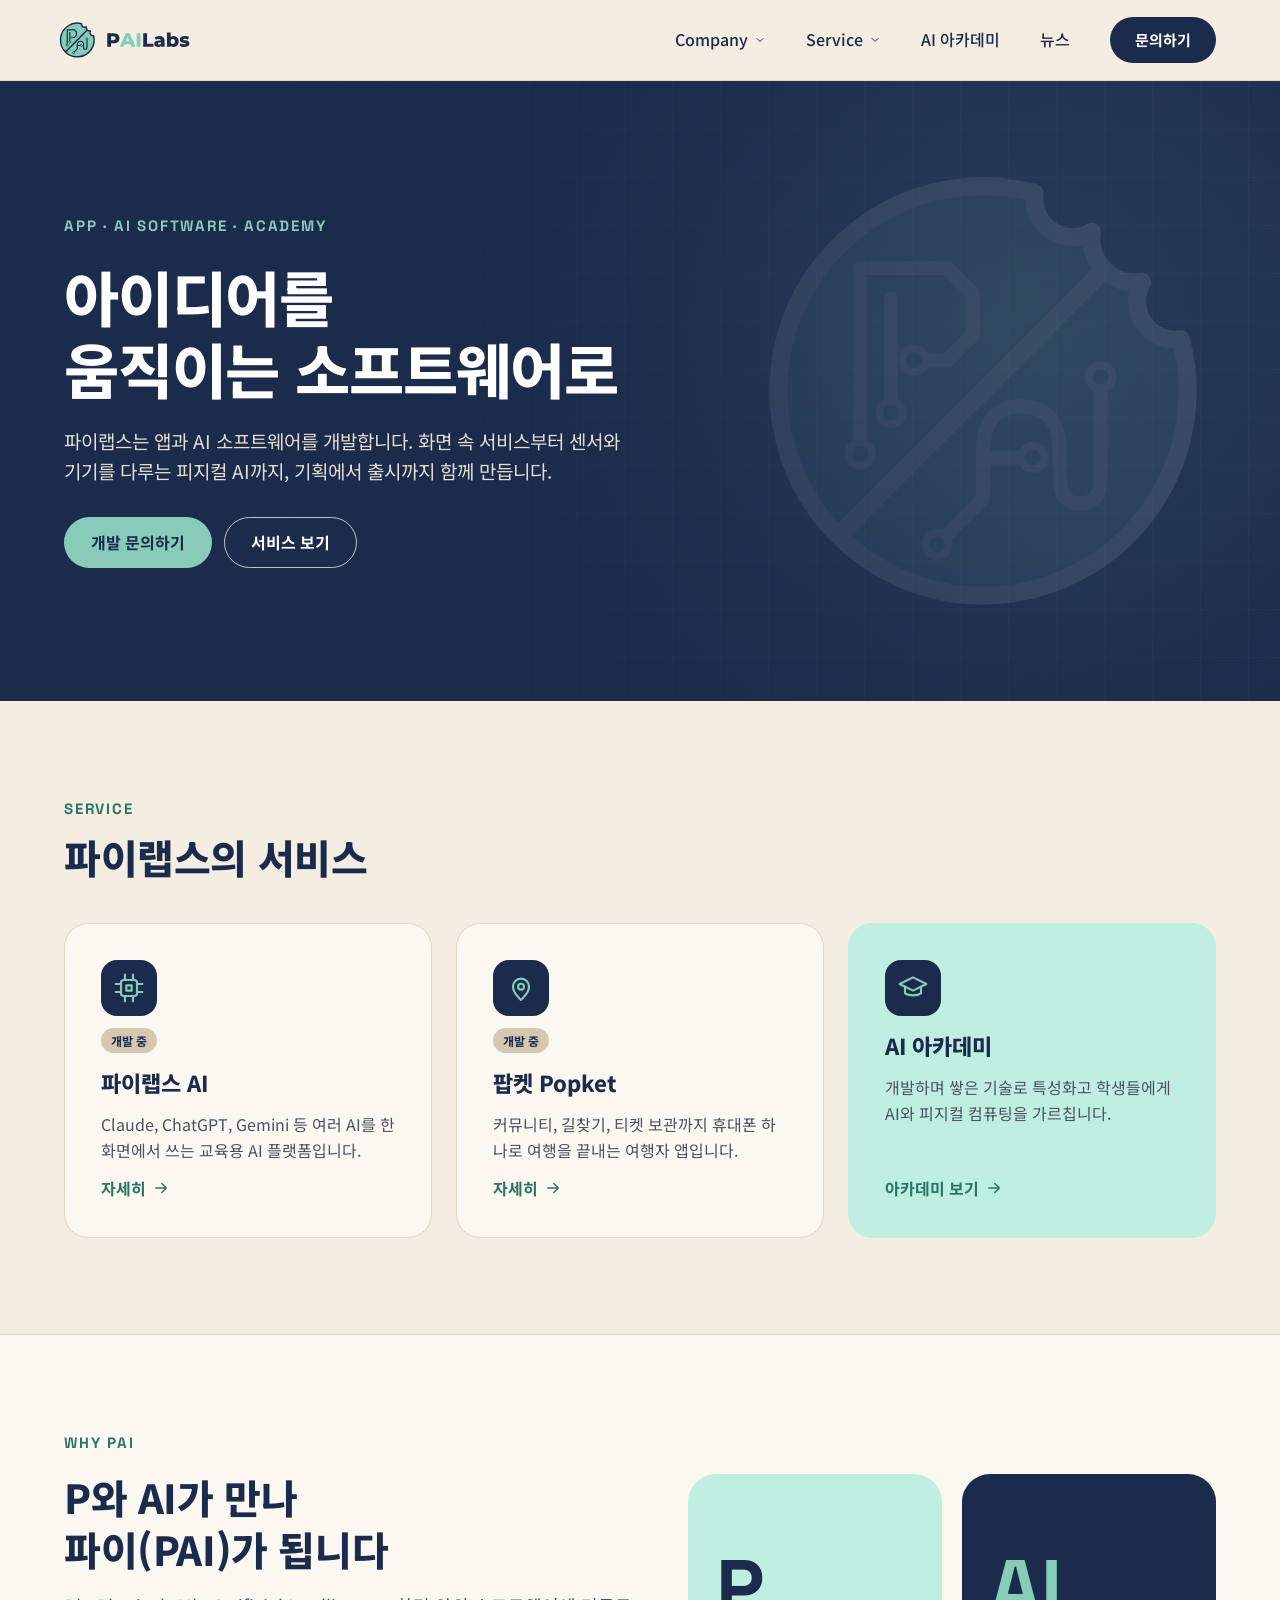
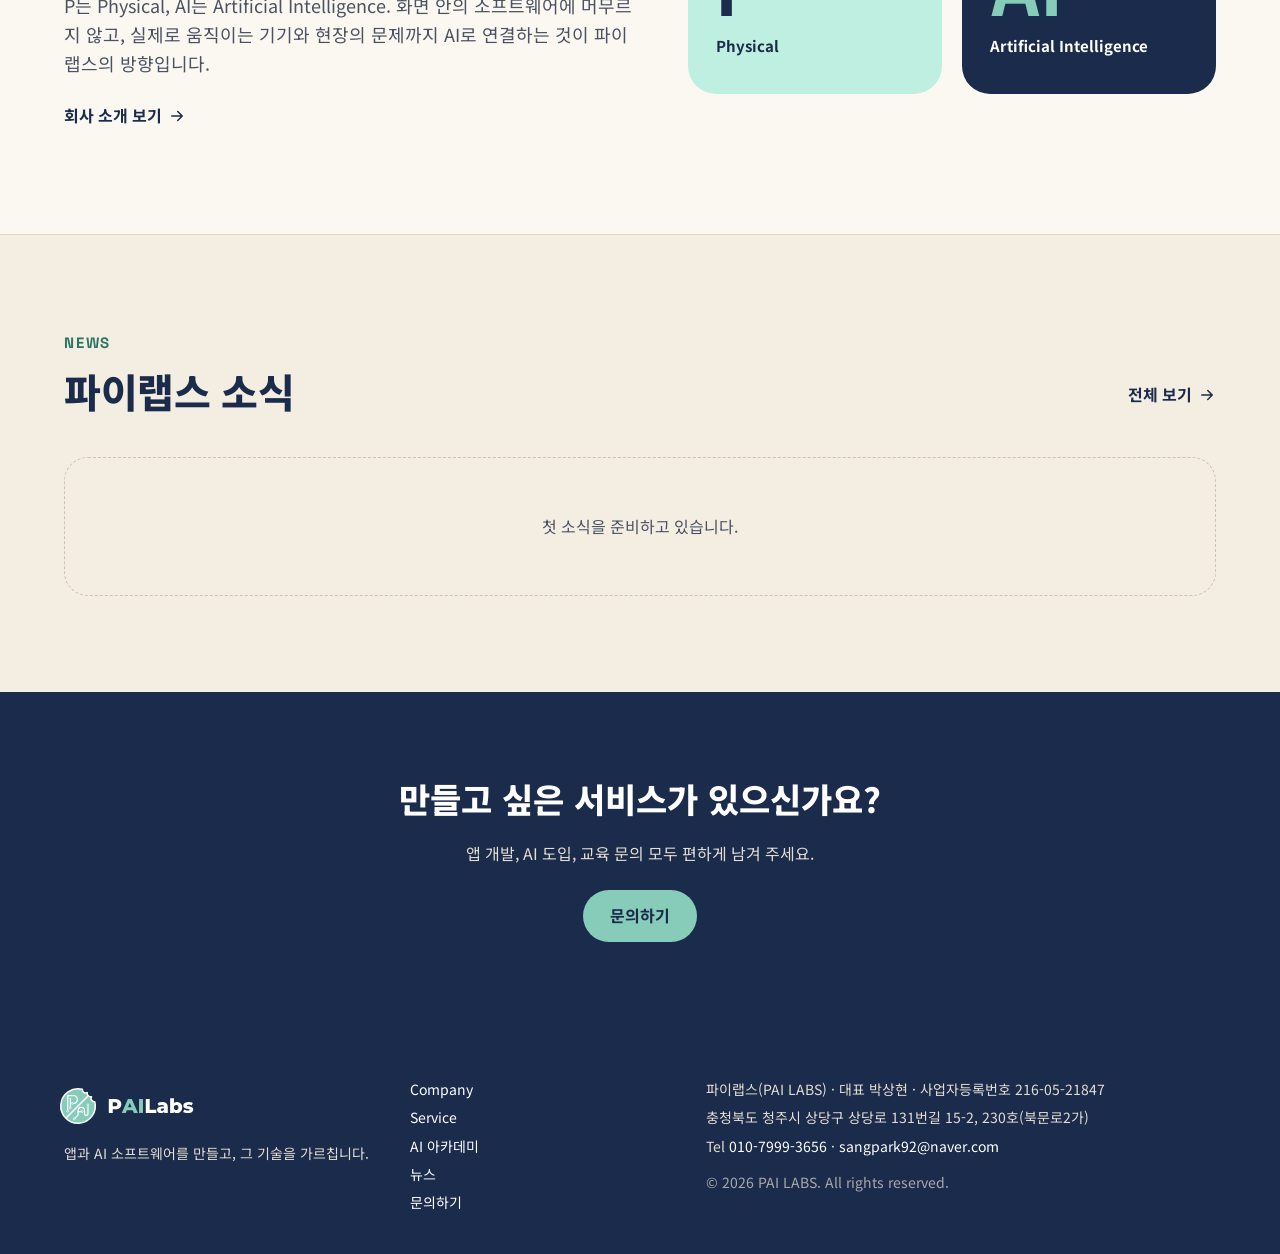
==== commit 0811e424: "Service를 파이랩스 AI·팝켓 소개로 변경 - Service 드롭다운: 파이랩스 AI / 팝켓 Popket - service.html: 두 서비스 소개와 주요 기능, 개발 중" ====
--- a/index.html
+++ b/index.html
@@ -29,7 +29,7 @@
         </li>
 <li class="nav-item has-sub">
           <a class="nav-link" href="service.html">Service <svg width="12" height="12" viewBox="0 0 24 24" fill="none" stroke="currentColor" stroke-width="2" stroke-linecap="round" stroke-linejoin="round" aria-hidden="true"><path d="M6 9l6 6 6-6"/></svg></a>
-          <ul class="sub"><li><a href="service.html#app">앱 개발</a></li><li><a href="service.html#ai">AI 소프트웨어 개발</a></li><li><a href="service.html#process">개발 진행 방식</a></li></ul>
+          <ul class="sub"><li><a href="service.html#pailabs-ai">파이랩스 AI</a></li><li><a href="service.html#popket">팝켓 Popket</a></li></ul>
         </li>
 <li class="nav-item"><a class="nav-link" href="academy.html">AI 아카데미</a></li>
 <li class="nav-item"><a class="nav-link" href="news.html">뉴스</a></li>
@@ -60,19 +60,21 @@
   <div class="wrap">
     <div class="sec-head">
       <span class="eyebrow ">SERVICE</span>
-      <h2 class="sec-title">파이랩스가 하는 일</h2>
+      <h2 class="sec-title">파이랩스의 서비스</h2>
     </div>
     <div class="card-grid">
-      <a class="card card-link" href="service.html#app">
-        <span class="card-icon"><svg width="32" height="32" viewBox="0 0 24 24" fill="none" stroke="currentColor" stroke-width="1.6" stroke-linecap="round" stroke-linejoin="round" aria-hidden="true"><rect x="6" y="2" width="12" height="20" rx="2.5"/><path d="M11 18h2"/></svg></span>
-        <h3>앱 개발</h3>
-        <p>웹, 안드로이드, iOS에서 함께 쓰는 서비스를 기획부터 출시, 운영까지 개발합니다.</p>
+      <a class="card card-link" href="service.html#pailabs-ai">
+        <span class="card-icon"><svg width="32" height="32" viewBox="0 0 24 24" fill="none" stroke="currentColor" stroke-width="1.6" stroke-linecap="round" stroke-linejoin="round" aria-hidden="true"><rect x="6" y="6" width="12" height="12" rx="2"/><path d="M9 2v4M15 2v4M9 18v4M15 18v4M2 9h4M2 15h4M18 9h4M18 15h4"/><path d="M10 10h4v4h-4z"/></svg></span>
+        <span class="badge">개발 중</span>
+        <h3>파이랩스 AI</h3>
+        <p>Claude, ChatGPT, Gemini 등 여러 AI를 한 화면에서 쓰는 교육용 AI 플랫폼입니다.</p>
         <span class="more">자세히 <svg width="18" height="18" viewBox="0 0 24 24" fill="none" stroke="currentColor" stroke-width="2" stroke-linecap="round" stroke-linejoin="round" aria-hidden="true"><path d="M5 12h14M13 6l6 6-6 6"/></svg></span>
       </a>
-      <a class="card card-link" href="service.html#ai">
-        <span class="card-icon"><svg width="32" height="32" viewBox="0 0 24 24" fill="none" stroke="currentColor" stroke-width="1.6" stroke-linecap="round" stroke-linejoin="round" aria-hidden="true"><rect x="6" y="6" width="12" height="12" rx="2"/><path d="M9 2v4M15 2v4M9 18v4M15 18v4M2 9h4M2 15h4M18 9h4M18 15h4"/><path d="M10 10h4v4h-4z"/></svg></span>
-        <h3>AI 소프트웨어 개발</h3>
-        <p>생성형 AI 챗봇, 업무 자동화, 데이터 분석처럼 실제 업무에 바로 쓰는 AI 기능을 만듭니다.</p>
+      <a class="card card-link" href="service.html#popket">
+        <span class="card-icon"><svg width="32" height="32" viewBox="0 0 24 24" fill="none" stroke="currentColor" stroke-width="1.6" stroke-linecap="round" stroke-linejoin="round" aria-hidden="true"><path d="M12 21s-6-5.3-6-10a6 6 0 0 1 12 0c0 4.7-6 10-6 10z"/><circle cx="12" cy="11" r="2.2"/></svg></span>
+        <span class="badge">개발 중</span>
+        <h3>팝켓 Popket</h3>
+        <p>커뮤니티, 길찾기, 티켓 보관까지 휴대폰 하나로 여행을 끝내는 여행자 앱입니다.</p>
         <span class="more">자세히 <svg width="18" height="18" viewBox="0 0 24 24" fill="none" stroke="currentColor" stroke-width="2" stroke-linecap="round" stroke-linejoin="round" aria-hidden="true"><path d="M5 12h14M13 6l6 6-6 6"/></svg></span>
       </a>
       <a class="card card-link card-mint" href="academy.html">
--- a/assets/site.css
+++ b/assets/site.css
@@ -173,3 +173,6 @@
   .form-card{padding:28px 20px}
   .pai-box span{font-size:60px}
 }
+.badge{align-self:flex-start;display:inline-block;font-size:12px;font-weight:700;padding:3px 10px;border-radius:999px;background:var(--sand);color:var(--navy)}
+.title-row{display:flex;align-items:center;gap:12px;flex-wrap:wrap}
+.title-row .eyebrow{display:inline}
